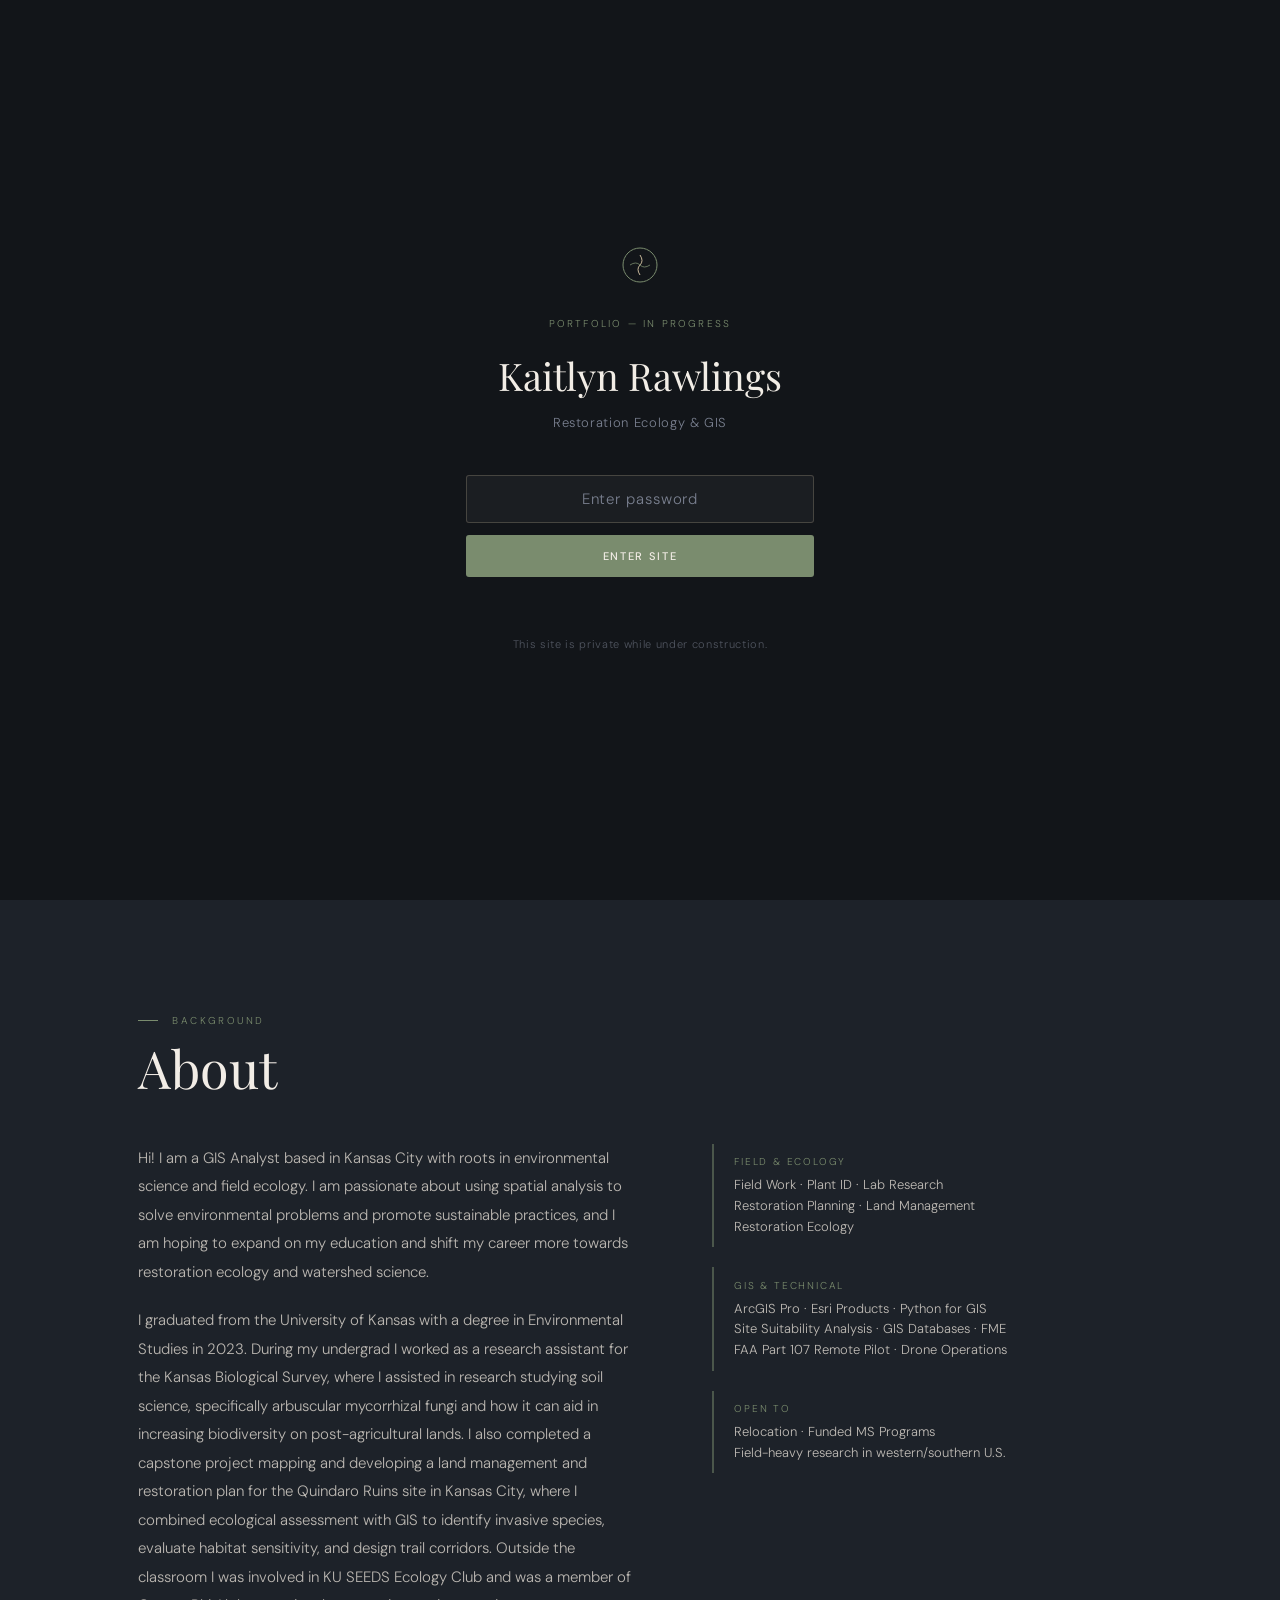
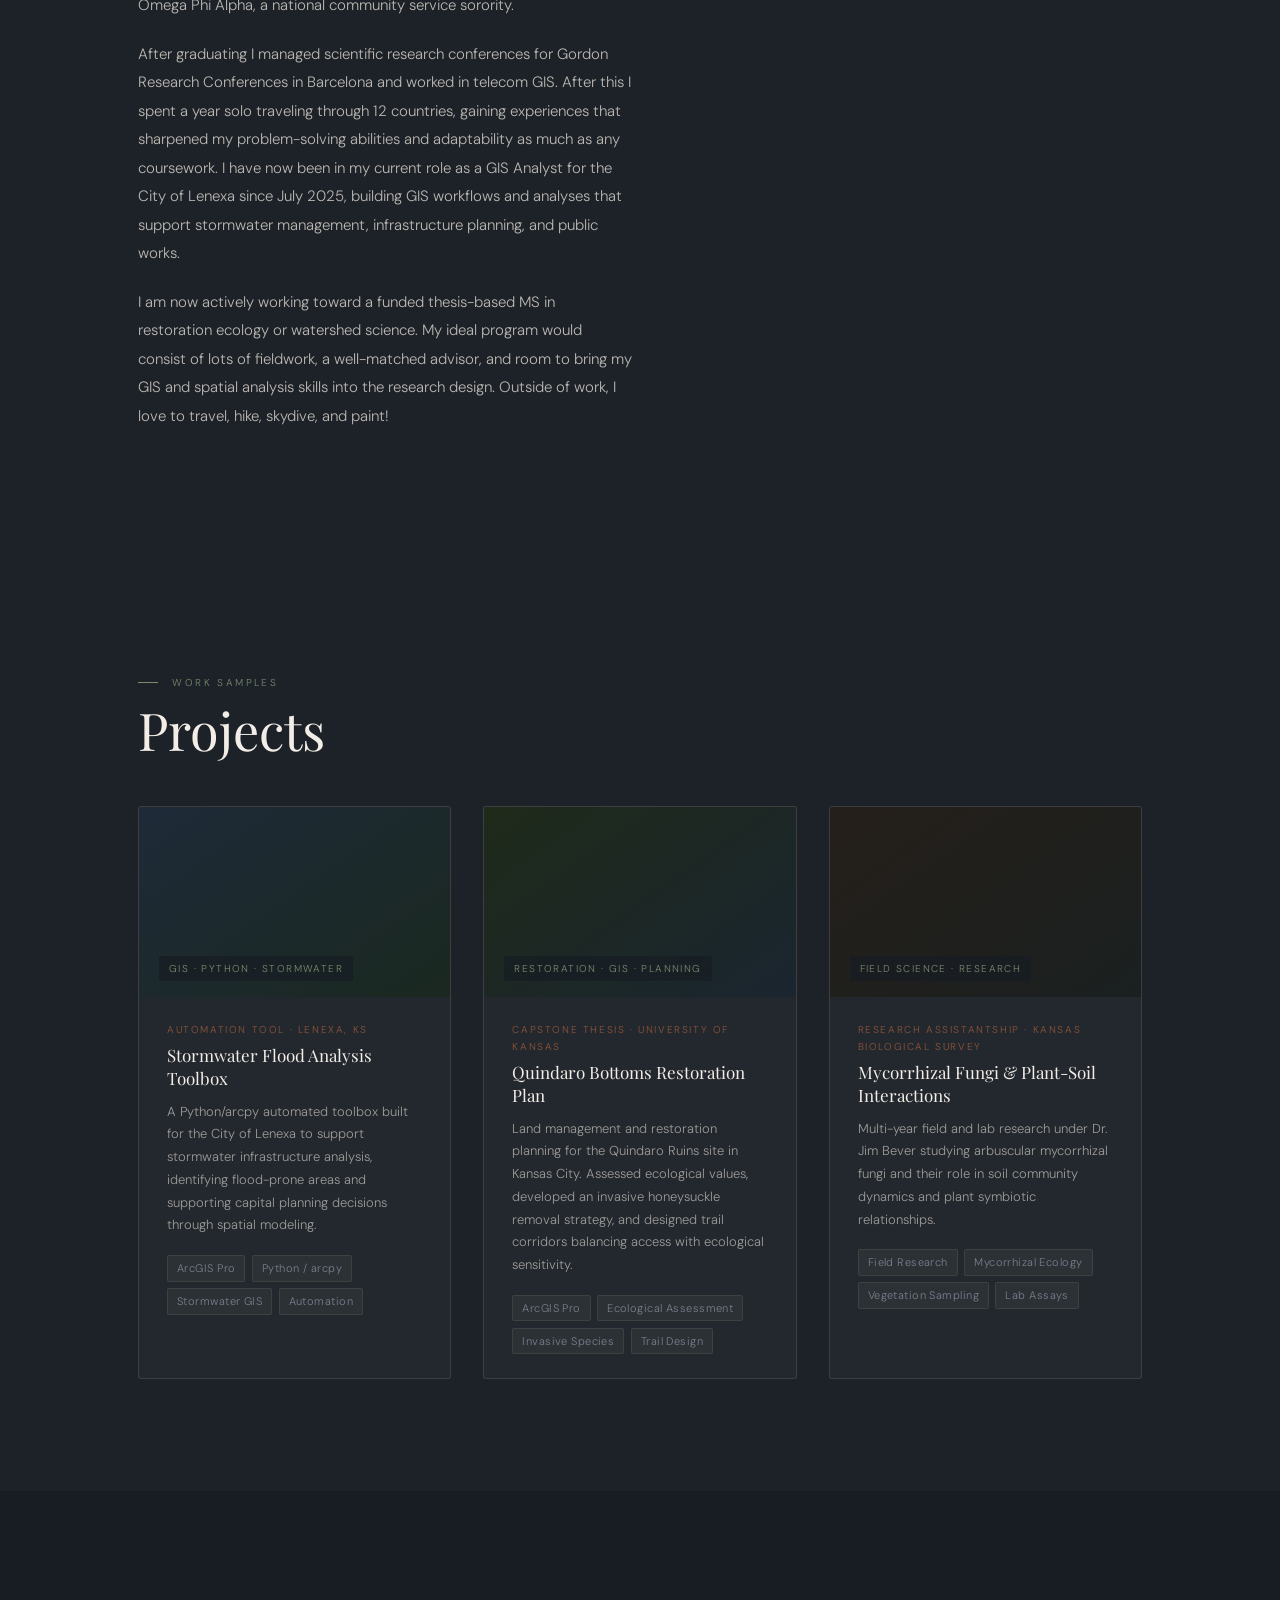
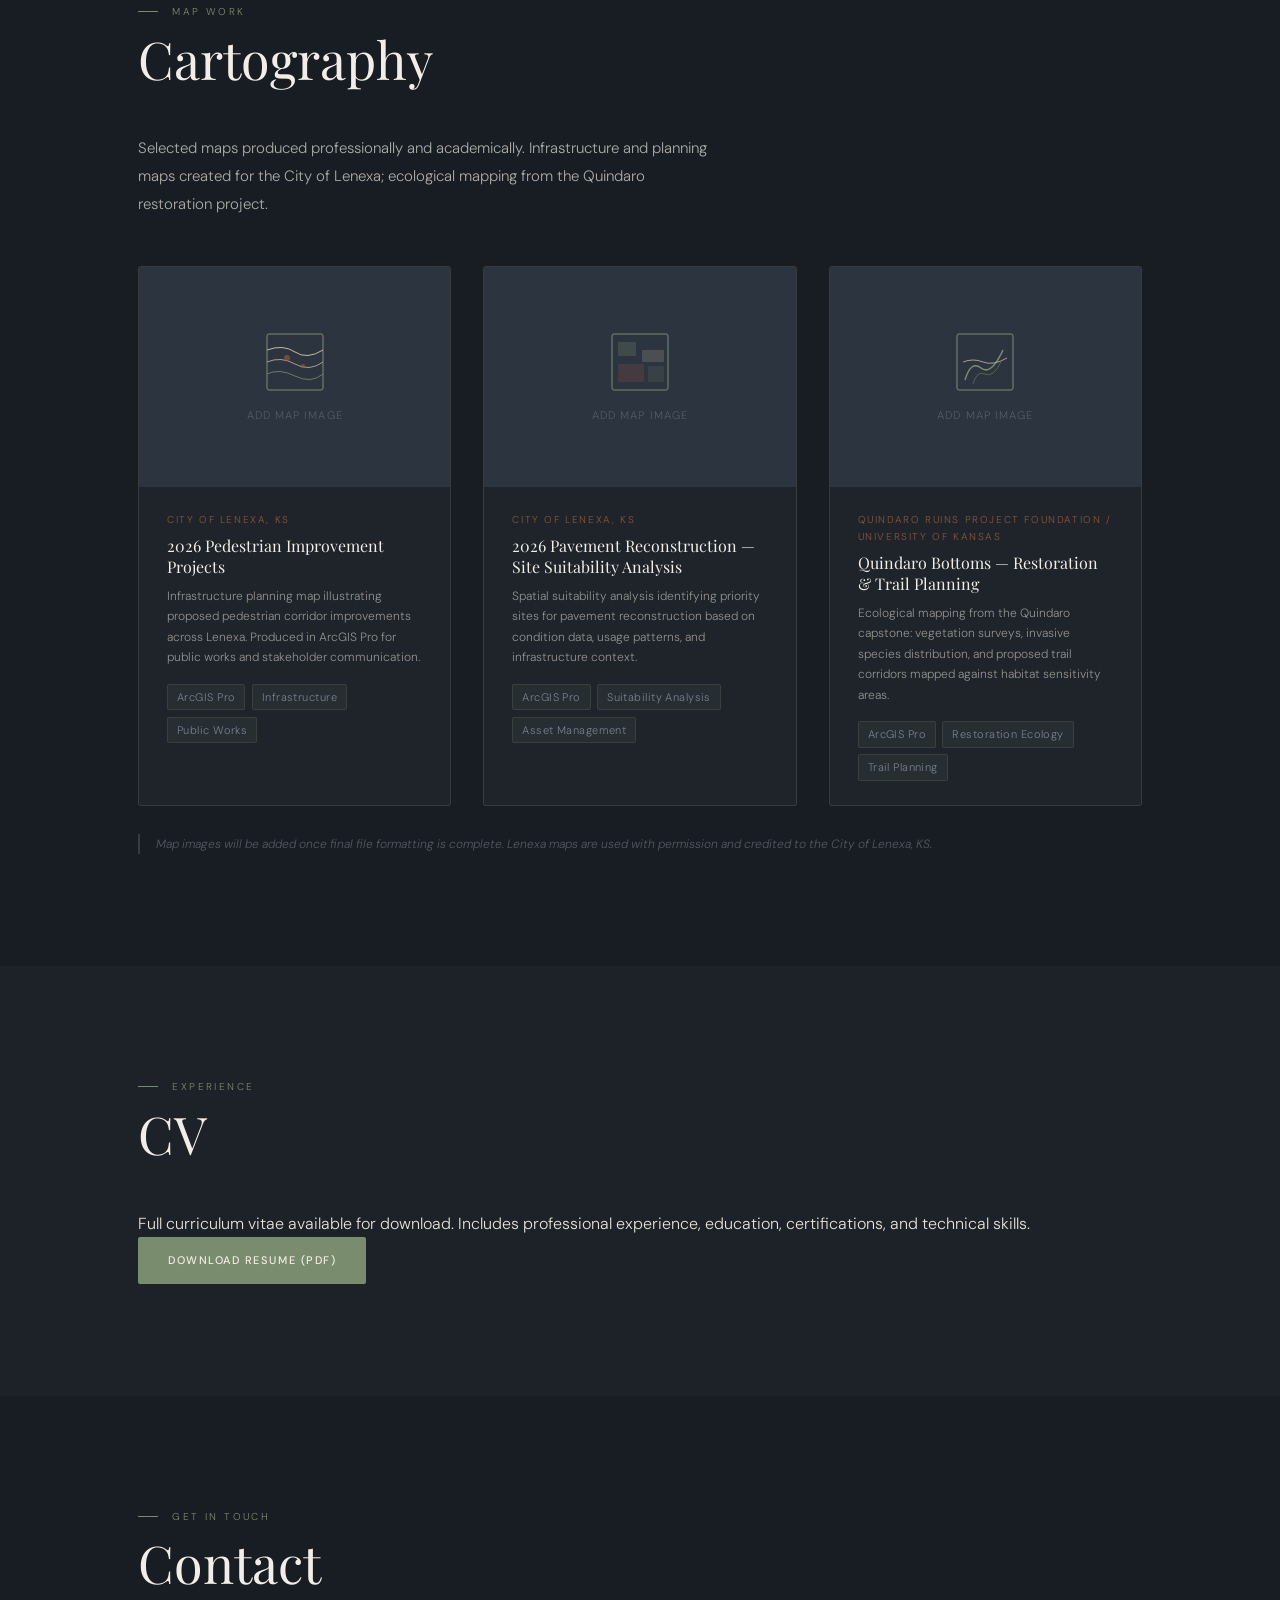
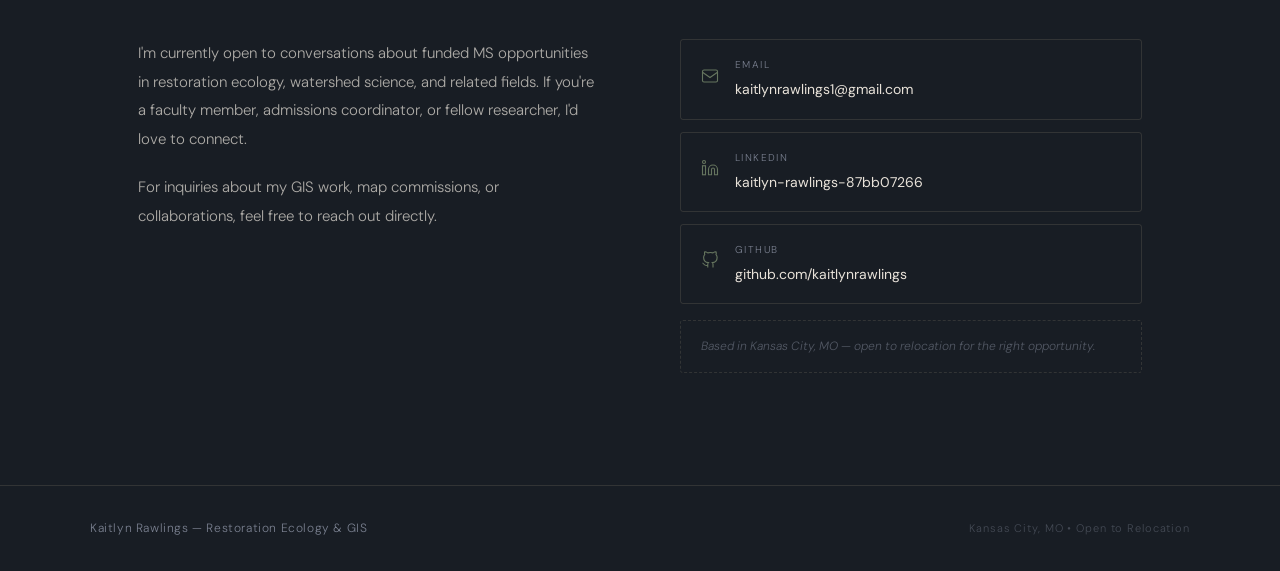
==== index.html @ 4206f406 "Add files via upload" ====
<!DOCTYPE html>
<html lang="en">
<head>
  <meta charset="UTF-8">
  <meta name="viewport" content="width=device-width, initial-scale=1.0">
  <title>Kaitlyn Rawlings — Restoration Ecology & GIS</title>
  <meta name="description" content="Environmental scientist and GIS analyst with a background in field ecology and spatial analysis, pursuing graduate research in river restoration and watershed science.">
  <link rel="preconnect" href="https://fonts.googleapis.com">
  <link rel="preconnect" href="https://fonts.gstatic.com" crossorigin>
  <link href="https://fonts.googleapis.com/css2?family=Playfair+Display:ital,wght@0,400;0,600;1,400&family=DM+Sans:opsz,wght@9..40,300;9..40,400;9..40,500&display=swap" rel="stylesheet">
  <link rel="stylesheet" href="css/style.css">
</head>
<body>

  <!-- PASSWORD GATE -->
  <div id="gate">
    <div class="gate-inner">
      <div class="gate-mark">
        <svg width="36" height="36" viewBox="0 0 36 36" fill="none" xmlns="http://www.w3.org/2000/svg">
          <circle cx="18" cy="18" r="17" stroke="#7A8C6E" stroke-width="1"/>
          <path d="M18 8 Q22 14 18 18 Q14 22 18 28" stroke="#C8B89A" stroke-width="1" fill="none"/>
          <path d="M8 18 Q14 14 18 18 Q22 22 28 18" stroke="#7A8C6E" stroke-width="0.8" fill="none"/>
        </svg>
      </div>
      <p class="gate-eyebrow">Portfolio — In Progress</p>
      <h1 class="gate-title">Kaitlyn Rawlings</h1>
      <p class="gate-sub">Restoration Ecology &amp; GIS</p>
      <div class="gate-form">
        <input type="password" id="pw-input" class="gate-input" placeholder="Enter password" autocomplete="current-password">
        <button class="gate-btn" onclick="checkPassword()">Enter Site</button>
      </div>
      <p class="gate-error" id="pw-error"></p>
      <p class="gate-note">This site is private while under construction.</p>
    </div>
  </div>

  <!-- TOPO SVG BACKGROUND -->
  <div class="topo-bg" aria-hidden="true">
    <svg viewBox="0 0 1440 900" preserveAspectRatio="xMidYMid slice" xmlns="http://www.w3.org/2000/svg">
      <path d="M-100,420 Q180,280 380,400 Q580,520 780,360 Q980,200 1180,380 Q1380,560 1560,340" fill="none" stroke="#C8B89A" stroke-width="0.9"/>
      <path d="M-100,455 Q180,315 380,435 Q580,555 780,395 Q980,235 1180,415 Q1380,595 1560,375" fill="none" stroke="#C8B89A" stroke-width="0.9"/>
      <path d="M-100,490 Q180,350 380,470 Q580,590 780,430 Q980,270 1180,450 Q1380,630 1560,410" fill="none" stroke="#C8B89A" stroke-width="0.9"/>
      <path d="M-100,525 Q180,385 380,505 Q580,625 780,465 Q980,305 1180,485 Q1380,665 1560,445" fill="none" stroke="#C8B89A" stroke-width="0.6"/>
      <path d="M-100,560 Q180,420 380,540 Q580,660 780,500 Q980,340 1180,520 Q1380,700 1560,480" fill="none" stroke="#7A8C6E" stroke-width="0.7"/>
      <path d="M-100,595 Q180,455 380,575 Q580,695 780,535 Q980,375 1180,555 Q1380,735 1560,515" fill="none" stroke="#7A8C6E" stroke-width="0.7"/>
      <path d="M-100,200 Q200,100 450,190 Q700,280 950,150 Q1200,20 1450,180" fill="none" stroke="#C8B89A" stroke-width="0.6"/>
      <path d="M-100,235 Q200,135 450,225 Q700,315 950,185 Q1200,55 1450,215" fill="none" stroke="#C8B89A" stroke-width="0.5"/>
    </svg>
  </div>

  <!-- NAVIGATION -->
  <nav id="main-nav">
    <div class="nav-inner">
      <a href="#hero" class="nav-brand">KR <span>/ Ecology &amp; GIS</span></a>
      <button class="nav-toggle" id="nav-toggle" aria-label="Toggle navigation">
        <span></span><span></span><span></span>
      </button>
      <ul class="nav-links" id="nav-links">
        <li><a href="#about">About</a></li>
        <li><a href="#portfolio">Projects</a></li>
        <li><a href="#cartography">Cartography</a></li>
        <li><a href="#resume">CV</a></li>
        <li><a href="#contact">Contact</a></li>
      </ul>
    </div>
  </nav>

  <!-- HERO: three-column layout -->
  <section id="hero">
    <div class="hero-three">

      <!-- LEFT: Name + CTA -->
      <div class="hero-col-left">
        <p class="hero-eyebrow">
          <span class="eyebrow-line"></span>
          Restoration Ecology &bull; GIS &bull; Field Science
        </p>
        <h1 class="hero-name">
          Kaitlyn<br>
          <em>Rawlings</em>
        </h1>
        <div class="hero-cta">
          <a href="#portfolio" class="btn-primary">View Projects</a>
          <a href="#contact" class="btn-ghost">Get in Touch</a>
        </div>
      </div>

      <!-- CENTER: Photo (narrow) -->
      <div class="hero-col-photo">
        <!-- To swap in your real photo, replace the div below with:
             <img src="assets/kaitlyn-photo.jpg" alt="Kaitlyn Rawlings"> -->
        <div class="hero-photo-placeholder">
          <svg width="32" height="32" viewBox="0 0 48 48" fill="none" xmlns="http://www.w3.org/2000/svg" aria-hidden="true">
            <circle cx="24" cy="18" r="9" stroke="#7A8C6E" stroke-width="1"/>
            <path d="M6 42c0-9.941 8.059-18 18-18s18 8.059 18 18" stroke="#7A8C6E" stroke-width="1" fill="none"/>
          </svg>
          <span class="placeholder-text">Add your photo</span>
        </div>
      </div>

      <!-- RIGHT: Quick facts -->
      <div class="hero-col-facts">
        <div class="hero-fact">
          <span class="hero-fact-label">Currently</span>
          <span class="hero-fact-val">GIS Technician<br>City of Lenexa, KS</span>
        </div>
        <div class="hero-fact">
          <span class="hero-fact-label">Education</span>
          <span class="hero-fact-val">BS Environmental Studies<br>GIS Certificate · Univ. of Kansas</span>
        </div>
        <div class="hero-fact">
          <span class="hero-fact-label">Background</span>
          <span class="hero-fact-val">Field ecology · Spatial analysis<br>Restoration planning · Stormwater GIS</span>
        </div>
        <div class="hero-fact">
          <span class="hero-fact-label">Pursuing</span>
          <span class="hero-fact-val">Funded MS · River Restoration<br>or Watershed Science · Fall 2027</span>
        </div>
      </div>

    </div>
    <div class="hero-scroll-hint" aria-hidden="true">
      <span>Scroll</span>
      <div class="scroll-line"></div>
    </div>
  </section>

  <!-- ABOUT -->
  <section id="about" class="section-alt">
    <div class="section-inner">
      <p class="section-eyebrow">Background</p>
      <h2 class="section-title">About</h2>
      <div class="about-grid">
        <div class="about-text">
          <p>Hi! I am a GIS Analyst based in Kansas City with roots in environmental science and field ecology. I am passionate about using spatial analysis to solve environmental problems and promote sustainable practices, and I am hoping to expand on my education and shift my career more towards restoration ecology and watershed science.</p>
          <p>I graduated from the University of Kansas with a degree in Environmental Studies in 2023. During my undergrad I worked as a research assistant for the Kansas Biological Survey, where I assisted in research studying soil science, specifically arbuscular mycorrhizal fungi and how it can aid in increasing biodiversity on post-agricultural lands. I also completed a capstone project mapping and developing a land management and restoration plan for the Quindaro Ruins site in Kansas City, where I combined ecological assessment with GIS to identify invasive species, evaluate habitat sensitivity, and design trail corridors. Outside the classroom I was involved in KU SEEDS Ecology Club and was a member of Omega Phi Alpha, a national community service sorority.</p>
          <p>After graduating I managed scientific research conferences for Gordon Research Conferences in Barcelona and worked in telecom GIS. After this I spent a year solo traveling through 12 countries, gaining experiences that sharpened my problem-solving abilities and adaptability as much as any coursework. I have now been in my current role as a GIS Analyst for the City of Lenexa since July 2025, building GIS workflows and analyses that support stormwater management, infrastructure planning, and public works.</p>
          <p>I am now actively working toward a funded thesis-based MS in restoration ecology or watershed science. My ideal program would consist of lots of fieldwork, a well-matched advisor, and room to bring my GIS and spatial analysis skills into the research design. Outside of work, I love to travel, hike, skydive, and paint!</p>
        </div>
        <div class="about-facts">
          <div class="fact-card">
            <p class="fact-label">Field & Ecology</p>
            <p class="fact-value">Field Work · Plant ID · Lab Research<br>Restoration Planning · Land Management<br>Restoration Ecology</p>
          </div>
          <div class="fact-card">
            <p class="fact-label">GIS & Technical</p>
            <p class="fact-value">ArcGIS Pro · Esri Products · Python for GIS<br>Site Suitability Analysis · GIS Databases · FME<br>FAA Part 107 Remote Pilot · Drone Operations</p>
          </div>
          <div class="fact-card">
            <p class="fact-label">Open To</p>
            <p class="fact-value">Relocation · Funded MS Programs<br>Field-heavy research in western/southern U.S.</p>
          </div>
        </div>
      </div>
    </div>
  </section>

  <!-- PORTFOLIO -->
  <section id="portfolio" class="section-alt">
    <div class="section-inner">
      <p class="section-eyebrow">Work Samples</p>
      <h2 class="section-title">Projects</h2>
      <div class="portfolio-grid">

        <article class="project-card">
          <div class="project-thumb thumb-stormwater">
            <div class="thumb-overlay"><span class="thumb-tag">GIS · Python · Stormwater</span></div>
          </div>
          <div class="project-body">
            <p class="project-type">Automation Tool · Lenexa, KS</p>
            <h3 class="project-name">Stormwater Flood Analysis Toolbox</h3>
            <p class="project-desc">A Python/arcpy automated toolbox built for the City of Lenexa to support stormwater infrastructure analysis, identifying flood-prone areas and supporting capital planning decisions through spatial modeling.</p>
            <div class="project-tags">
              <span class="tag">ArcGIS Pro</span><span class="tag">Python / arcpy</span>
              <span class="tag">Stormwater GIS</span><span class="tag">Automation</span>
            </div>
          </div>
        </article>

        <article class="project-card">
          <div class="project-thumb thumb-quindaro">
            <div class="thumb-overlay"><span class="thumb-tag">Restoration · GIS · Planning</span></div>
          </div>
          <div class="project-body">
            <p class="project-type">Capstone Thesis · University of Kansas</p>
            <h3 class="project-name">Quindaro Bottoms Restoration Plan</h3>
            <p class="project-desc">Land management and restoration planning for the Quindaro Ruins site in Kansas City. Assessed ecological values, developed an invasive honeysuckle removal strategy, and designed trail corridors balancing access with ecological sensitivity.</p>
            <div class="project-tags">
              <span class="tag">ArcGIS Pro</span><span class="tag">Ecological Assessment</span>
              <span class="tag">Invasive Species</span><span class="tag">Trail Design</span>
            </div>
          </div>
        </article>

        <article class="project-card">
          <div class="project-thumb thumb-mycorrhizal">
            <div class="thumb-overlay"><span class="thumb-tag">Field Science · Research</span></div>
          </div>
          <div class="project-body">
            <p class="project-type">Research Assistantship · Kansas Biological Survey</p>
            <h3 class="project-name">Mycorrhizal Fungi & Plant-Soil Interactions</h3>
            <p class="project-desc">Multi-year field and lab research under Dr. Jim Bever studying arbuscular mycorrhizal fungi and their role in soil community dynamics and plant symbiotic relationships.</p>
            <div class="project-tags">
              <span class="tag">Field Research</span><span class="tag">Mycorrhizal Ecology</span>
              <span class="tag">Vegetation Sampling</span><span class="tag">Lab Assays</span>
            </div>
          </div>
        </article>

      </div>
    </div>
  </section>

  <!-- CARTOGRAPHY -->
  <section id="cartography">
    <div class="section-inner">
      <p class="section-eyebrow">Map Work</p>
      <h2 class="section-title">Cartography</h2>
      <p class="carto-intro">Selected maps produced professionally and academically. Infrastructure and planning maps created for the City of Lenexa; ecological mapping from the Quindaro restoration project.</p>
      <div class="carto-grid">

        <article class="map-card">
          <div class="map-thumb">
            <!-- Replace with: <img src="maps/pedestrian-improvements-2026.jpg" alt="..."> -->
            <div class="map-placeholder">
              <svg width="64" height="64" viewBox="0 0 64 64" fill="none" aria-hidden="true">
                <rect x="4" y="4" width="56" height="56" rx="2" stroke="#7A8C6E" stroke-width="1"/>
                <path d="M4 20 Q20 14 32 22 Q44 30 60 20" stroke="#C8B89A" stroke-width="1" fill="none"/>
                <path d="M4 32 Q18 26 32 34 Q46 42 60 32" stroke="#C8B89A" stroke-width="0.8" fill="none"/>
                <path d="M4 44 Q16 38 32 46 Q48 54 60 44" stroke="#7A8C6E" stroke-width="0.8" fill="none"/>
                <circle cx="24" cy="28" r="3" fill="#A05C3A" opacity="0.6"/>
                <circle cx="40" cy="36" r="2" fill="#A05C3A" opacity="0.6"/>
              </svg>
              <p class="map-placeholder-text">Add map image</p>
            </div>
          </div>
          <div class="map-info">
            <p class="map-org">City of Lenexa, KS</p>
            <h3 class="map-title">2026 Pedestrian Improvement Projects</h3>
            <p class="map-desc">Infrastructure planning map illustrating proposed pedestrian corridor improvements across Lenexa. Produced in ArcGIS Pro for public works and stakeholder communication.</p>
            <div class="map-meta">
              <span class="tag">ArcGIS Pro</span><span class="tag">Infrastructure</span><span class="tag">Public Works</span>
            </div>
          </div>
        </article>

        <article class="map-card">
          <div class="map-thumb">
            <!-- Replace with: <img src="maps/pavement-suitability-2026.jpg" alt="..."> -->
            <div class="map-placeholder">
              <svg width="64" height="64" viewBox="0 0 64 64" fill="none" aria-hidden="true">
                <rect x="4" y="4" width="56" height="56" rx="2" stroke="#7A8C6E" stroke-width="1"/>
                <rect x="10" y="12" width="18" height="14" rx="1" fill="#7A8C6E" opacity="0.25"/>
                <rect x="34" y="20" width="22" height="12" rx="1" fill="#C8B89A" opacity="0.2"/>
                <rect x="10" y="34" width="26" height="18" rx="1" fill="#A05C3A" opacity="0.2"/>
                <rect x="40" y="36" width="16" height="16" rx="1" fill="#7A8C6E" opacity="0.15"/>
              </svg>
              <p class="map-placeholder-text">Add map image</p>
            </div>
          </div>
          <div class="map-info">
            <p class="map-org">City of Lenexa, KS</p>
            <h3 class="map-title">2026 Pavement Reconstruction — Site Suitability Analysis</h3>
            <p class="map-desc">Spatial suitability analysis identifying priority sites for pavement reconstruction based on condition data, usage patterns, and infrastructure context.</p>
            <div class="map-meta">
              <span class="tag">ArcGIS Pro</span><span class="tag">Suitability Analysis</span><span class="tag">Asset Management</span>
            </div>
          </div>
        </article>

        <article class="map-card">
          <div class="map-thumb">
            <!-- Replace with: <img src="maps/quindaro-restoration.jpg" alt="..."> -->
            <div class="map-placeholder">
              <svg width="64" height="64" viewBox="0 0 64 64" fill="none" aria-hidden="true">
                <rect x="4" y="4" width="56" height="56" rx="2" stroke="#7A8C6E" stroke-width="1"/>
                <path d="M12 50 Q18 30 28 38 Q38 46 50 20" stroke="#7A8C6E" stroke-width="1.5" fill="none"/>
                <path d="M20 54 Q24 40 32 44 Q40 48 48 32" stroke="#7A8C6E" stroke-width="1" fill="none" opacity="0.5"/>
                <path d="M10 32 Q20 28 30 32 Q40 36 54 28" stroke="#C8B89A" stroke-width="0.8" fill="none"/>
              </svg>
              <p class="map-placeholder-text">Add map image</p>
            </div>
          </div>
          <div class="map-info">
            <p class="map-org">Quindaro Ruins Project Foundation / University of Kansas</p>
            <h3 class="map-title">Quindaro Bottoms — Restoration &amp; Trail Planning</h3>
            <p class="map-desc">Ecological mapping from the Quindaro capstone: vegetation surveys, invasive species distribution, and proposed trail corridors mapped against habitat sensitivity areas.</p>
            <div class="map-meta">
              <span class="tag">ArcGIS Pro</span><span class="tag">Restoration Ecology</span><span class="tag">Trail Planning</span>
            </div>
          </div>
        </article>

      </div>
      <p class="carto-note">Map images will be added once final file formatting is complete. Lenexa maps are used with permission and credited to the City of Lenexa, KS.</p>
    </div>
  </section>

  <!-- RESUME / CV -->
  <section id="resume" class="section-alt">
    <div class="section-inner">
      <p class="section-eyebrow">Experience</p>
      <h2 class="section-title">CV</h2>
      <p class="cv-desc">Full curriculum vitae available for download. Includes professional experience, education, certifications, and technical skills.</p>
      <a href="assets/Kaitlyn_Rawlings_Resume_2026.pdf" class="btn-primary" download>Download Resume (PDF)</a>
    </div>
  </section>

  <!-- CONTACT -->
  <section id="contact">
    <div class="section-inner">
      <p class="section-eyebrow">Get in Touch</p>
      <h2 class="section-title">Contact</h2>
      <div class="contact-grid">
        <div class="contact-left">
          <p class="contact-text">I'm currently open to conversations about funded MS opportunities in restoration ecology, watershed science, and related fields. If you're a faculty member, admissions coordinator, or fellow researcher, I'd love to connect.</p>
          <p class="contact-text">For inquiries about my GIS work, map commissions, or collaborations, feel free to reach out directly.</p>
        </div>
        <div class="contact-right">
          <a href="mailto:kaitlynrawlings1@gmail.com" class="contact-link">
            <div class="contact-link-icon"><svg width="18" height="18" viewBox="0 0 24 24" fill="none" stroke="currentColor" stroke-width="1.5"><rect x="2" y="4" width="20" height="16" rx="2"/><path d="M2 7l10 7 10-7"/></svg></div>
            <div><span class="contact-link-type">Email</span><span class="contact-link-val">kaitlynrawlings1@gmail.com</span></div>
          </a>
          <a href="https://www.linkedin.com/in/kaitlyn-rawlings-87bb07266/" target="_blank" rel="noopener" class="contact-link">
            <div class="contact-link-icon"><svg width="18" height="18" viewBox="0 0 24 24" fill="none" stroke="currentColor" stroke-width="1.5"><path d="M16 8a6 6 0 016 6v7h-4v-7a2 2 0 00-2-2 2 2 0 00-2 2v7h-4v-7a6 6 0 016-6z"/><rect x="2" y="9" width="4" height="12"/><circle cx="4" cy="4" r="2"/></svg></div>
            <div><span class="contact-link-type">LinkedIn</span><span class="contact-link-val">kaitlyn-rawlings-87bb07266</span></div>
          </a>
          <a href="https://github.com/kaitlynrawlings" target="_blank" rel="noopener" class="contact-link">
            <div class="contact-link-icon"><svg width="18" height="18" viewBox="0 0 24 24" fill="none" stroke="currentColor" stroke-width="1.5"><path d="M9 19c-5 1.5-5-2.5-7-3m14 6v-3.87a3.37 3.37 0 00-.94-2.61c3.14-.35 6.44-1.54 6.44-7A5.44 5.44 0 0020 4.77 5.07 5.07 0 0019.91 1S18.73.65 16 2.48a13.38 13.38 0 00-7 0C6.27.65 5.09 1 5.09 1A5.07 5.07 0 005 4.77a5.44 5.44 0 00-1.5 3.78c0 5.42 3.3 6.61 6.44 7A3.37 3.37 0 009 18.13V22"/></svg></div>
            <div><span class="contact-link-type">GitHub</span><span class="contact-link-val">github.com/kaitlynrawlings</span></div>
          </a>
          <p class="contact-note">Based in Kansas City, MO — open to relocation for the right opportunity.</p>
        </div>
      </div>
    </div>
  </section>

  <!-- FOOTER -->
  <footer>
    <div class="footer-inner">
      <p class="footer-left">Kaitlyn Rawlings &mdash; Restoration Ecology &amp; GIS</p>
      <p class="footer-right">Kansas City, MO &bull; Open to Relocation</p>
    </div>
  </footer>

  <script src="js/main.js"></script>
</body>
</html>
---- css/style.css ----
/* ================================================
   Kaitlyn Rawlings — Portfolio
   Topographic Field Science Aesthetic
   ================================================ */

:root {
  --sand:    #C8B89A;
  --sage:    #7A8C6E;
  --slate:   #2C3440;
  --deep:    #181D24;
  --deeper:  #121519;
  --fog:     #E8E2D9;
  --cream:   #F2EDE6;
  --rust:    #A05C3A;
  --muted:   #7A8090;
  --line:    rgba(200,184,154,0.15);
  --line-md: rgba(200,184,154,0.25);
}

/* ---- RESET ---- */
*, *::before, *::after { box-sizing: border-box; margin: 0; padding: 0; }
html { scroll-behavior: smooth; font-size: 16px; }

body {
  background: var(--deep);
  color: var(--fog);
  font-family: 'DM Sans', 'Helvetica Neue', sans-serif;
  font-weight: 300;
  line-height: 1.7;
  overflow-x: hidden;
  -webkit-font-smoothing: antialiased;
}

img { max-width: 100%; display: block; }
a { color: inherit; }

/* ---- PASSWORD GATE ---- */
#gate {
  position: fixed;
  inset: 0;
  z-index: 9999;
  background: var(--deeper);
  display: flex;
  align-items: center;
  justify-content: center;
  transition: opacity 0.6s ease;
}
#gate.hidden {
  opacity: 0;
  pointer-events: none;
}

.gate-inner {
  text-align: center;
  max-width: 380px;
  width: 90%;
  padding: 0 1rem;
}

.gate-mark {
  display: flex;
  justify-content: center;
  margin-bottom: 2rem;
}

.gate-eyebrow {
  font-size: 10px;
  letter-spacing: 0.22em;
  text-transform: uppercase;
  color: var(--sage);
  margin-bottom: 0.75rem;
}

.gate-title {
  font-family: 'Playfair Display', Georgia, serif;
  font-size: 38px;
  color: var(--cream);
  font-weight: 400;
  margin-bottom: 0.25rem;
}

.gate-sub {
  font-size: 13px;
  color: var(--muted);
  letter-spacing: 0.05em;
  margin-bottom: 2.5rem;
}

.gate-form {
  display: flex;
  flex-direction: column;
  gap: 0.75rem;
}

.gate-input {
  background: rgba(255,255,255,0.04);
  border: 1px solid rgba(200,184,154,0.25);
  color: var(--fog);
  font-family: 'DM Sans', sans-serif;
  font-size: 15px;
  font-weight: 300;
  padding: 13px 18px;
  border-radius: 3px;
  outline: none;
  letter-spacing: 0.06em;
  transition: border-color 0.2s;
  text-align: center;
}
.gate-input::placeholder { color: var(--muted); }
.gate-input:focus { border-color: var(--sand); }

.gate-btn {
  background: var(--sage);
  color: var(--cream);
  border: none;
  font-family: 'DM Sans', sans-serif;
  font-size: 11px;
  font-weight: 500;
  letter-spacing: 0.15em;
  text-transform: uppercase;
  padding: 14px;
  border-radius: 3px;
  cursor: pointer;
  transition: background 0.2s;
}
.gate-btn:hover { background: #6A7C5E; }

.gate-error {
  font-size: 12px;
  color: #C07060;
  margin-top: 0.5rem;
  min-height: 18px;
  letter-spacing: 0.04em;
}

.gate-note {
  font-size: 11px;
  color: rgba(122,128,144,0.6);
  margin-top: 2rem;
  letter-spacing: 0.06em;
}

/* ---- TOPO BG ---- */
.topo-bg {
  position: fixed;
  inset: 0;
  z-index: 0;
  pointer-events: none;
  opacity: 0.1;
  overflow: hidden;
}
.topo-bg svg { width: 100%; height: 100%; }

/* ---- NAV ---- */
#main-nav {
  position: fixed;
  top: 0; left: 0; right: 0;
  z-index: 100;
  transition: background 0.3s;
}
#main-nav.scrolled {
  background: rgba(24,29,36,0.96);
  backdrop-filter: blur(12px);
  border-bottom: 1px solid var(--line);
}

.nav-inner {
  max-width: 1200px;
  margin: 0 auto;
  padding: 1.5rem 3rem;
  display: flex;
  align-items: center;
  justify-content: space-between;
}

.nav-brand {
  font-family: 'Playfair Display', serif;
  font-size: 15px;
  letter-spacing: 0.06em;
  color: var(--cream);
  text-decoration: none;
}
.nav-brand span {
  color: var(--sage);
  font-family: 'DM Sans', sans-serif;
  font-size: 12px;
  font-weight: 300;
  letter-spacing: 0.1em;
}

.nav-links {
  display: flex;
  gap: 2.5rem;
  list-style: none;
}
.nav-links a {
  color: var(--muted);
  text-decoration: none;
  font-size: 11px;
  letter-spacing: 0.14em;
  text-transform: uppercase;
  transition: color 0.2s;
  font-weight: 400;
}
.nav-links a:hover { color: var(--sand); }

.nav-toggle {
  display: none;
  flex-direction: column;
  gap: 5px;
  background: none;
  border: none;
  cursor: pointer;
  padding: 4px;
}
.nav-toggle span {
  display: block;
  width: 22px; height: 1px;
  background: var(--fog);
  transition: all 0.3s;
}

/* ---- SECTIONS ---- */
section { position: relative; z-index: 1; }

.section-alt { background: rgba(255,255,255,0.025); }

.section-inner {
  max-width: 1100px;
  margin: 0 auto;
  padding: 7rem 3rem;
}

.section-eyebrow {
  font-size: 10px;
  letter-spacing: 0.24em;
  text-transform: uppercase;
  color: var(--sage);
  margin-bottom: 0.6rem;
  display: flex;
  align-items: center;
  gap: 0.9rem;
}
.section-eyebrow::before {
  content: '';
  display: block;
  width: 20px; height: 1px;
  background: var(--sage);
  flex-shrink: 0;
}

.section-title {
  font-family: 'Playfair Display', serif;
  font-size: clamp(34px, 4.5vw, 52px);
  color: var(--cream);
  line-height: 1.1;
  margin-bottom: 3rem;
  font-weight: 400;
}

/* ---- HERO ---- */
#hero {
  min-height: 100vh;
  display: flex;
  flex-direction: column;
  justify-content: center;
  padding: 9rem 3rem 5rem;
  position: relative;
}

.hero-three {
  max-width: 1100px;
  margin: 0 auto;
  width: 100%;
  display: grid;
  grid-template-columns: 1.4fr 0.45fr 0.85fr;
  gap: 3rem;
  align-items: center;
}

.hero-col-left { }

.hero-col-photo {
  display: flex;
  align-items: stretch;
}

.hero-photo-placeholder {
  width: 100%;
  min-height: 320px;
  background: rgba(44,52,64,0.6);
  border: 1px solid var(--line);
  border-radius: 3px;
  display: flex;
  flex-direction: column;
  align-items: center;
  justify-content: center;
  gap: 0.75rem;
}

.hero-col-photo img {
  width: 100%;
  height: 100%;
  min-height: 320px;
  object-fit: cover;
  border-radius: 3px;
  display: block;
}

.placeholder-text {
  font-size: 10px;
  letter-spacing: 0.1em;
  text-transform: uppercase;
  color: rgba(122,128,144,0.45);
}

.hero-col-facts {
  display: flex;
  flex-direction: column;
  gap: 0;
  border-left: 1px solid var(--line);
  padding-left: 2.5rem;
}

.hero-fact {
  display: flex;
  flex-direction: column;
  gap: 0.2rem;
  padding: 1.1rem 0;
  border-bottom: 1px solid var(--line);
}
.hero-fact:first-child { padding-top: 0; }
.hero-fact:last-child { border-bottom: none; }

.hero-fact-label {
  font-size: 10px;
  letter-spacing: 0.18em;
  text-transform: uppercase;
  color: var(--sage);
}

.hero-fact-val {
  font-size: 13px;
  color: rgba(232,226,217,0.78);
  line-height: 1.6;
}

.hero-eyebrow {
  display: flex;
  align-items: center;
  gap: 1rem;
  font-size: 11px;
  letter-spacing: 0.2em;
  text-transform: uppercase;
  color: var(--sage);
  margin-bottom: 1.75rem;
}

.eyebrow-line {
  display: block;
  width: 40px; height: 1px;
  background: var(--sage);
  flex-shrink: 0;
}

.hero-name {
  font-family: 'Playfair Display', serif;
  font-size: clamp(52px, 7vw, 88px);
  line-height: 1.0;
  color: var(--cream);
  margin-bottom: 0.2em;
  font-weight: 400;
}
.hero-name em {
  font-style: italic;
  color: var(--sand);
}

.hero-tagline {
  font-family: 'Playfair Display', serif;
  font-size: clamp(16px, 2vw, 22px);
  color: var(--sage);
  font-style: italic;
  margin-bottom: 1.75rem;
}

.hero-cta {
  display: flex;
  gap: 1rem;
  flex-wrap: wrap;
}

.btn-primary {
  background: var(--sage);
  color: var(--cream);
  text-decoration: none;
  font-size: 11px;
  font-weight: 500;
  letter-spacing: 0.14em;
  text-transform: uppercase;
  padding: 14px 30px;
  border-radius: 2px;
  transition: background 0.2s;
  display: inline-block;
}
.btn-primary:hover { background: #6A7C5E; color: var(--cream); }

.btn-ghost {
  border: 1px solid rgba(200,184,154,0.35);
  color: var(--sand);
  text-decoration: none;
  font-size: 11px;
  font-weight: 400;
  letter-spacing: 0.14em;
  text-transform: uppercase;
  padding: 14px 30px;
  border-radius: 2px;
  transition: all 0.2s;
  display: inline-block;
}
.btn-ghost:hover {
  border-color: var(--sand);
  background: rgba(200,184,154,0.07);
  color: var(--sand);
}

.hero-scroll-hint {
  position: absolute;
  bottom: 2.5rem;
  left: 3rem;
  display: flex;
  align-items: center;
  gap: 1rem;
  color: var(--muted);
  font-size: 10px;
  letter-spacing: 0.18em;
  text-transform: uppercase;
}
.scroll-line {
  width: 1px;
  height: 40px;
  background: linear-gradient(to bottom, var(--muted), transparent);
}

/* ---- ABOUT ---- */
.about-grid {
  display: grid;
  grid-template-columns: 1.15fr 1fr;
  gap: 5rem;
  align-items: start;
}

.about-text p {
  color: rgba(232,226,217,0.78);
  font-size: 15px;
  margin-bottom: 1.25rem;
  line-height: 1.9;
}

.about-facts { display: flex; flex-direction: column; gap: 1.25rem; }

.fact-card {
  border-left: 2px solid rgba(122,140,110,0.5);
  padding: 0.6rem 0 0.6rem 1.25rem;
}
.fact-label {
  font-size: 10px;
  letter-spacing: 0.18em;
  text-transform: uppercase;
  color: var(--sage);
  margin-bottom: 0.3rem;
}
.fact-value {
  font-size: 13px;
  color: rgba(232,226,217,0.8);
  line-height: 1.6;
}

/* ---- SKILLS ---- */
.skills-grid {
  display: grid;
  grid-template-columns: repeat(auto-fit, minmax(230px, 1fr));
  gap: 1.5rem;
}

.skill-card {
  background: rgba(255,255,255,0.03);
  border: 1px solid var(--line);
  border-radius: 3px;
  padding: 2rem 1.75rem;
  transition: border-color 0.3s;
}
.skill-card:hover { border-color: var(--line-md); }

.skill-icon-wrap {
  color: var(--sage);
  margin-bottom: 1.25rem;
  opacity: 0.7;
}

.skill-cat {
  font-size: 10px;
  letter-spacing: 0.18em;
  text-transform: uppercase;
  color: var(--sage);
  margin-bottom: 0.3rem;
}

.skill-name {
  font-family: 'Playfair Display', serif;
  font-size: 17px;
  color: var(--cream);
  margin-bottom: 0.9rem;
  font-weight: 400;
  line-height: 1.3;
}

.skill-tags { display: flex; flex-wrap: wrap; gap: 0.4rem; }

.tag {
  font-size: 11px;
  letter-spacing: 0.04em;
  color: var(--muted);
  background: rgba(122,140,110,0.1);
  border: 1px solid rgba(122,140,110,0.2);
  padding: 3px 9px;
  border-radius: 2px;
}

/* ---- PORTFOLIO ---- */
.portfolio-grid {
  display: grid;
  grid-template-columns: repeat(auto-fit, minmax(300px, 1fr));
  gap: 2rem;
}

.project-card {
  background: rgba(255,255,255,0.03);
  border: 1px solid var(--line);
  border-radius: 3px;
  overflow: hidden;
  transition: transform 0.35s ease, border-color 0.3s;
}
.project-card:hover {
  transform: translateY(-5px);
  border-color: var(--line-md);
}

.project-thumb {
  height: 190px;
  position: relative;
  overflow: hidden;
}
.thumb-stormwater {
  background: linear-gradient(145deg, #1e2a38 0%, #1a2820 100%);
}
.thumb-quindaro {
  background: linear-gradient(145deg, #1f2a1a 0%, #1a2530 100%);
}
.thumb-mycorrhizal {
  background: linear-gradient(145deg, #251f1a 0%, #1a2020 100%);
}

.thumb-overlay {
  position: absolute;
  inset: 0;
  display: flex;
  align-items: flex-end;
  padding: 1rem 1.25rem;
}
.thumb-tag {
  font-size: 10px;
  letter-spacing: 0.14em;
  text-transform: uppercase;
  color: var(--sage);
  background: rgba(24,29,36,0.7);
  padding: 4px 10px;
  border-radius: 2px;
  backdrop-filter: blur(4px);
}

.project-body { padding: 1.5rem 1.75rem; }

.project-type {
  font-size: 10px;
  letter-spacing: 0.16em;
  text-transform: uppercase;
  color: var(--rust);
  margin-bottom: 0.4rem;
  opacity: 0.85;
}

.project-name {
  font-family: 'Playfair Display', serif;
  font-size: 17px;
  color: var(--cream);
  margin-bottom: 0.65rem;
  line-height: 1.35;
  font-weight: 400;
}

.project-desc {
  font-size: 13px;
  color: rgba(232,226,217,0.62);
  line-height: 1.75;
  margin-bottom: 1.1rem;
}

.project-tags { display: flex; flex-wrap: wrap; gap: 0.4rem; }

/* ---- CARTOGRAPHY ---- */
.carto-intro {
  max-width: 580px;
  color: rgba(232,226,217,0.72);
  font-size: 15px;
  margin-bottom: 3rem;
  line-height: 1.85;
}

.carto-grid {
  display: grid;
  grid-template-columns: repeat(auto-fit, minmax(300px, 1fr));
  gap: 2rem;
  margin-bottom: 1.75rem;
}

.map-card {
  background: rgba(255,255,255,0.03);
  border: 1px solid var(--line);
  border-radius: 3px;
  overflow: hidden;
  transition: transform 0.35s ease, border-color 0.3s;
}
.map-card:hover {
  transform: translateY(-5px);
  border-color: var(--line-md);
}

.map-thumb {
  height: 220px;
  background: var(--slate);
  display: flex;
  align-items: center;
  justify-content: center;
  overflow: hidden;
  position: relative;
}
.map-thumb img {
  width: 100%;
  height: 100%;
  object-fit: cover;
  transition: transform 0.4s ease;
}
.map-card:hover .map-thumb img { transform: scale(1.03); }

.map-placeholder {
  display: flex;
  flex-direction: column;
  align-items: center;
  gap: 0.75rem;
}
.map-placeholder-text {
  font-size: 11px;
  letter-spacing: 0.1em;
  text-transform: uppercase;
  color: rgba(122,128,144,0.5);
}

.map-info { padding: 1.5rem 1.75rem; }

.map-org {
  font-size: 10px;
  letter-spacing: 0.16em;
  text-transform: uppercase;
  color: var(--rust);
  margin-bottom: 0.4rem;
  opacity: 0.85;
}

.map-title {
  font-family: 'Playfair Display', serif;
  font-size: 16px;
  color: var(--cream);
  margin-bottom: 0.5rem;
  line-height: 1.35;
  font-weight: 400;
}

.map-desc {
  font-size: 12px;
  color: rgba(232,226,217,0.58);
  line-height: 1.7;
  margin-bottom: 1rem;
}

.map-meta { display: flex; flex-wrap: wrap; gap: 0.4rem; }

.carto-note {
  font-size: 12px;
  color: rgba(122,128,144,0.6);
  border-left: 2px solid rgba(122,140,110,0.3);
  padding-left: 1rem;
  line-height: 1.7;
  font-style: italic;
}

/* ---- RESUME ---- */
.resume-layout {
  display: grid;
  grid-template-columns: 1.1fr 1fr;
  gap: 5rem;
  align-items: start;
}

.resume-col-title {
  font-size: 10px;
  letter-spacing: 0.2em;
  text-transform: uppercase;
  color: var(--sage);
  margin-bottom: 2rem;
  padding-bottom: 0.75rem;
  border-bottom: 1px solid var(--line);
}

.resume-item { margin-bottom: 2.25rem; }

.resume-header {
  display: flex;
  justify-content: space-between;
  align-items: flex-start;
  gap: 1rem;
  margin-bottom: 0.35rem;
}

.resume-role {
  font-family: 'Playfair Display', serif;
  font-size: 15px;
  color: var(--cream);
  font-weight: 400;
  line-height: 1.3;
}

.resume-date {
  font-size: 11px;
  color: var(--muted);
  letter-spacing: 0.04em;
  white-space: nowrap;
  flex-shrink: 0;
  padding-top: 2px;
}

.resume-org {
  font-size: 12px;
  color: var(--sage);
  margin-bottom: 0.5rem;
  letter-spacing: 0.03em;
}

.resume-bullets {
  list-style: none;
  display: flex;
  flex-direction: column;
  gap: 0.4rem;
}
.resume-bullets li {
  font-size: 13px;
  color: rgba(232,226,217,0.6);
  line-height: 1.7;
  padding-left: 1rem;
  position: relative;
}
.resume-bullets li::before {
  content: '—';
  position: absolute;
  left: 0;
  color: rgba(122,140,110,0.5);
  font-size: 11px;
}

.resume-detail {
  font-size: 13px;
  color: rgba(232,226,217,0.6);
  line-height: 1.7;
}

.skills-list { display: flex; flex-direction: column; gap: 0; }

.skill-row {
  display: grid;
  grid-template-columns: 110px 1fr;
  gap: 1rem;
  padding: 0.8rem 0;
  border-bottom: 1px solid var(--line);
  align-items: baseline;
}

.skill-row-label {
  font-size: 10px;
  letter-spacing: 0.12em;
  text-transform: uppercase;
  color: var(--muted);
  flex-shrink: 0;
}

.skill-row-val {
  font-size: 13px;
  color: rgba(232,226,217,0.72);
}

.resume-download {
  margin-top: 2.5rem;
  padding-top: 2rem;
  border-top: 1px solid var(--line);
}

/* ---- CONTACT ---- */
.contact-grid {
  display: grid;
  grid-template-columns: 1fr 1fr;
  gap: 5rem;
  align-items: start;
}

.contact-text {
  font-size: 15px;
  color: rgba(232,226,217,0.72);
  line-height: 1.9;
  margin-bottom: 1.25rem;
}

.contact-right { display: flex; flex-direction: column; gap: 0.75rem; }

.contact-link {
  display: flex;
  align-items: center;
  gap: 1rem;
  text-decoration: none;
  padding: 1rem 1.25rem;
  border: 1px solid var(--line);
  border-radius: 3px;
  transition: all 0.2s;
  color: var(--fog);
}
.contact-link:hover {
  border-color: var(--line-md);
  background: rgba(255,255,255,0.02);
  color: var(--sand);
}

.contact-link-icon {
  color: var(--sage);
  flex-shrink: 0;
  opacity: 0.8;
}

.contact-link-type {
  display: block;
  font-size: 10px;
  letter-spacing: 0.14em;
  text-transform: uppercase;
  color: var(--muted);
  margin-bottom: 2px;
}

.contact-link-val {
  font-size: 14px;
  font-weight: 400;
}

.contact-note {
  font-size: 12px;
  color: rgba(122,128,144,0.6);
  padding: 1rem 1.25rem;
  border: 1px dashed rgba(200,184,154,0.15);
  border-radius: 3px;
  line-height: 1.6;
  margin-top: 0.25rem;
  font-style: italic;
}

/* ---- FOOTER ---- */
footer {
  position: relative;
  z-index: 1;
  border-top: 1px solid var(--line);
  padding: 2rem 3rem;
}

.footer-inner {
  max-width: 1100px;
  margin: 0 auto;
  display: flex;
  justify-content: space-between;
  align-items: center;
}

.footer-left {
  font-size: 12px;
  color: var(--muted);
  letter-spacing: 0.05em;
}

.footer-right {
  font-size: 11px;
  color: rgba(122,128,144,0.45);
  letter-spacing: 0.08em;
}

/* ---- SCROLL ANIMATIONS ---- */
.fade-up {
  opacity: 0;
  transform: translateY(28px);
  transition: opacity 0.75s ease, transform 0.75s ease;
}
.fade-up.visible {
  opacity: 1;
  transform: translateY(0);
}

/* ---- RESPONSIVE ---- */
@media (max-width: 900px) {
  .about-grid,
  .resume-layout,
  .contact-grid { grid-template-columns: 1fr; gap: 3rem; }

  .nav-inner { padding: 1.25rem 1.5rem; }
  .nav-links { display: none; flex-direction: column; gap: 0; }
  .nav-links.open {
    display: flex;
    position: absolute;
    top: 100%;
    left: 0; right: 0;
    background: rgba(18,21,25,0.98);
    border-bottom: 1px solid var(--line);
    padding: 1rem 1.5rem 1.5rem;
  }
  .nav-links.open li a {
    display: block;
    padding: 0.7rem 0;
    border-bottom: 1px solid var(--line);
  }
  .nav-toggle { display: flex; }

  #hero { padding: 8rem 1.5rem 4rem; }
  .hero-three { grid-template-columns: 1fr; gap: 2rem; }
  .hero-col-photo { order: -1; }
  .hero-photo-placeholder { min-height: 200px; }
  .hero-col-photo img { min-height: 200px; }
  .hero-col-facts { border-left: none; padding-left: 0; border-top: 1px solid var(--line); padding-top: 1.5rem; display: grid; grid-template-columns: 1fr 1fr; gap: 0; }
  .hero-fact { padding: 0.8rem 1rem 0.8rem 0; }
  .section-inner { padding: 5rem 1.5rem; }
  .hero-scroll-hint { left: 1.5rem; }
  footer { padding: 1.5rem; }
  .footer-inner { flex-direction: column; gap: 0.4rem; text-align: center; }
}

@media (max-width: 580px) {
  .hero-name { font-size: 52px; }
  .portfolio-grid, .carto-grid { grid-template-columns: 1fr; }
  .skills-grid { grid-template-columns: 1fr; }
}
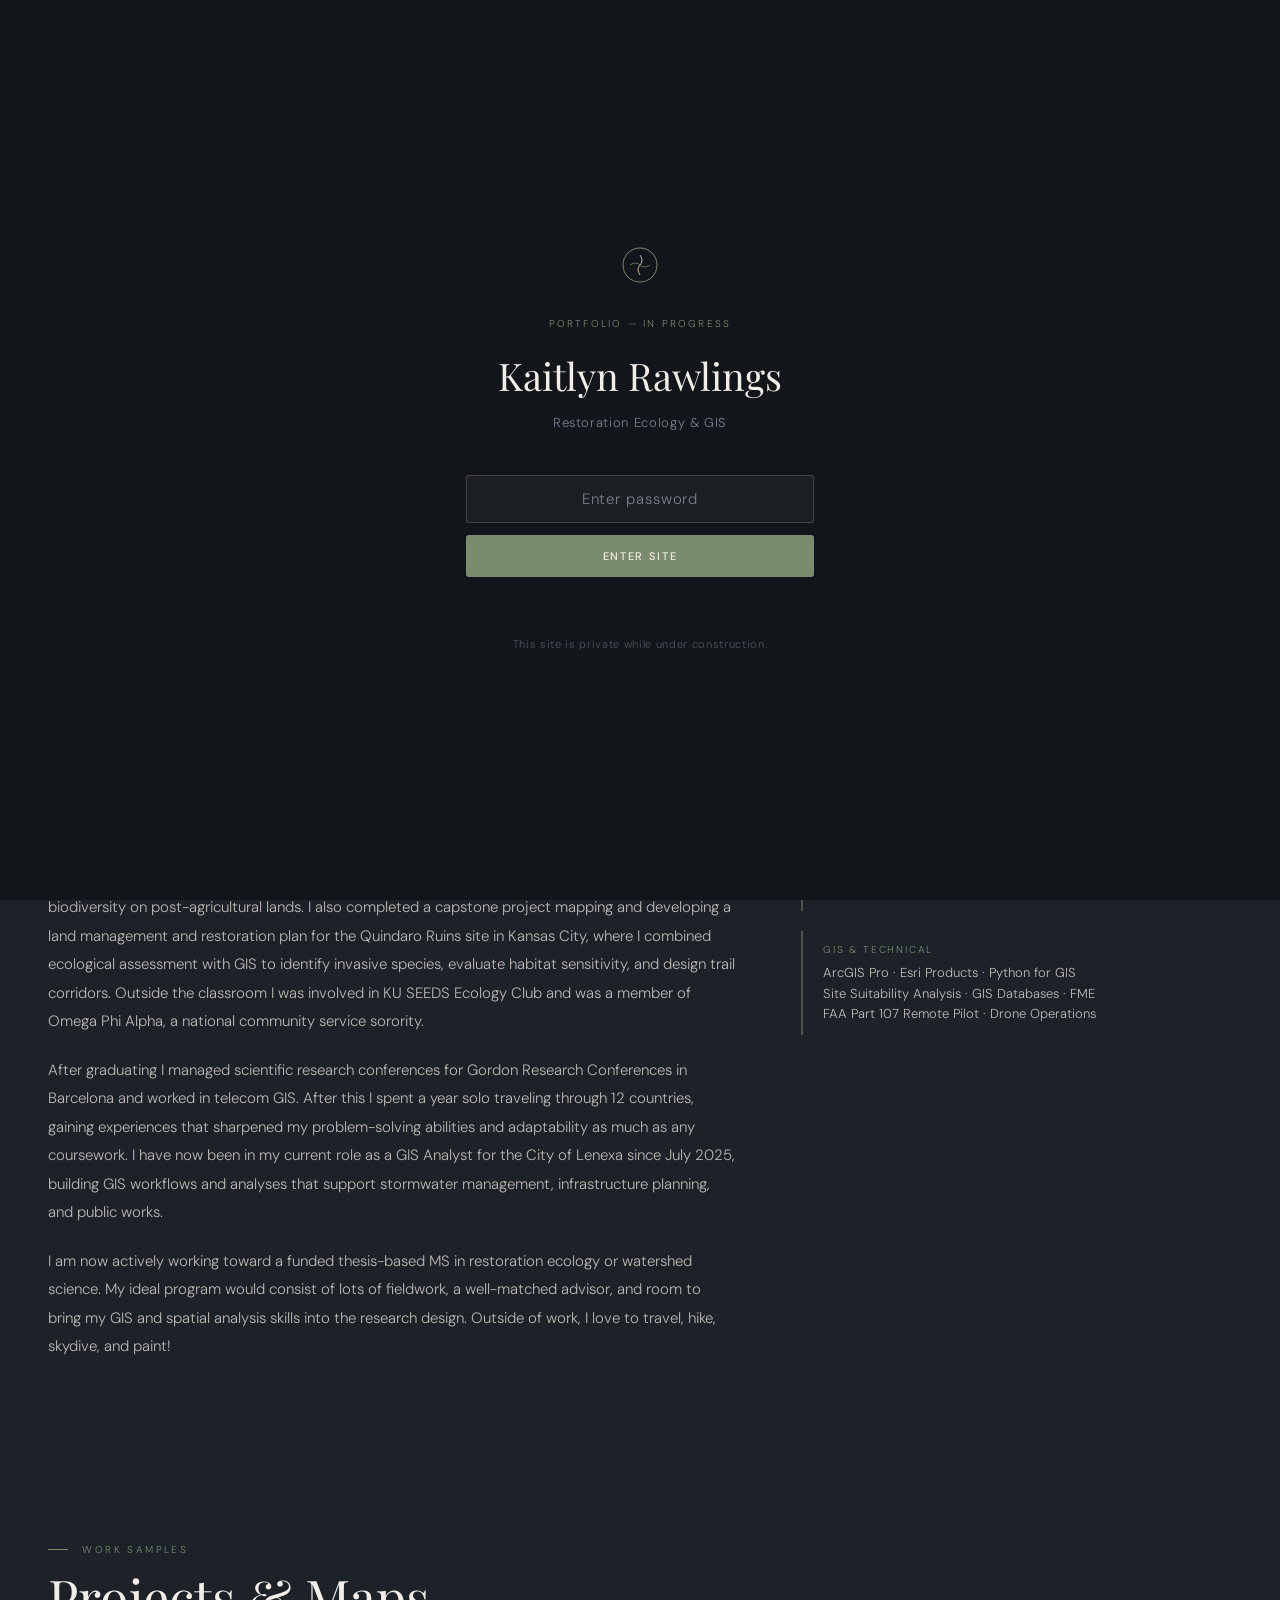
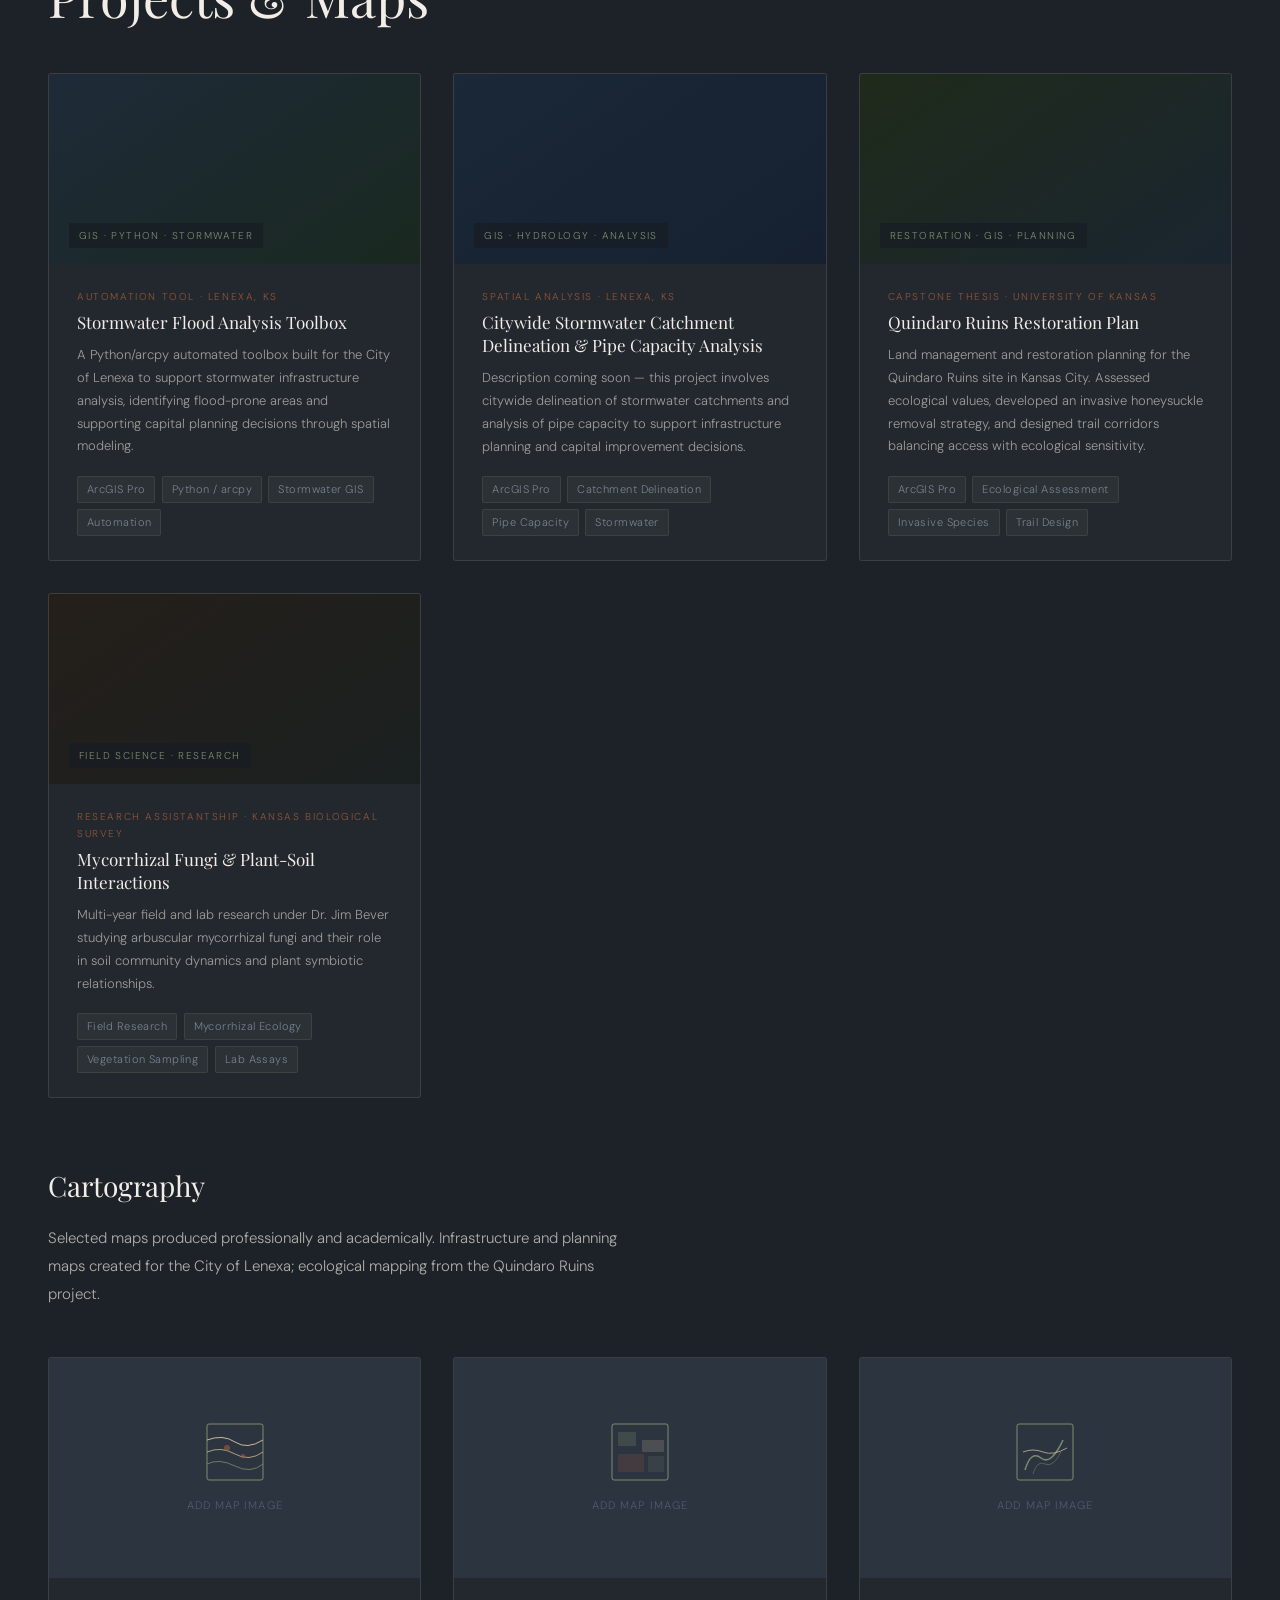
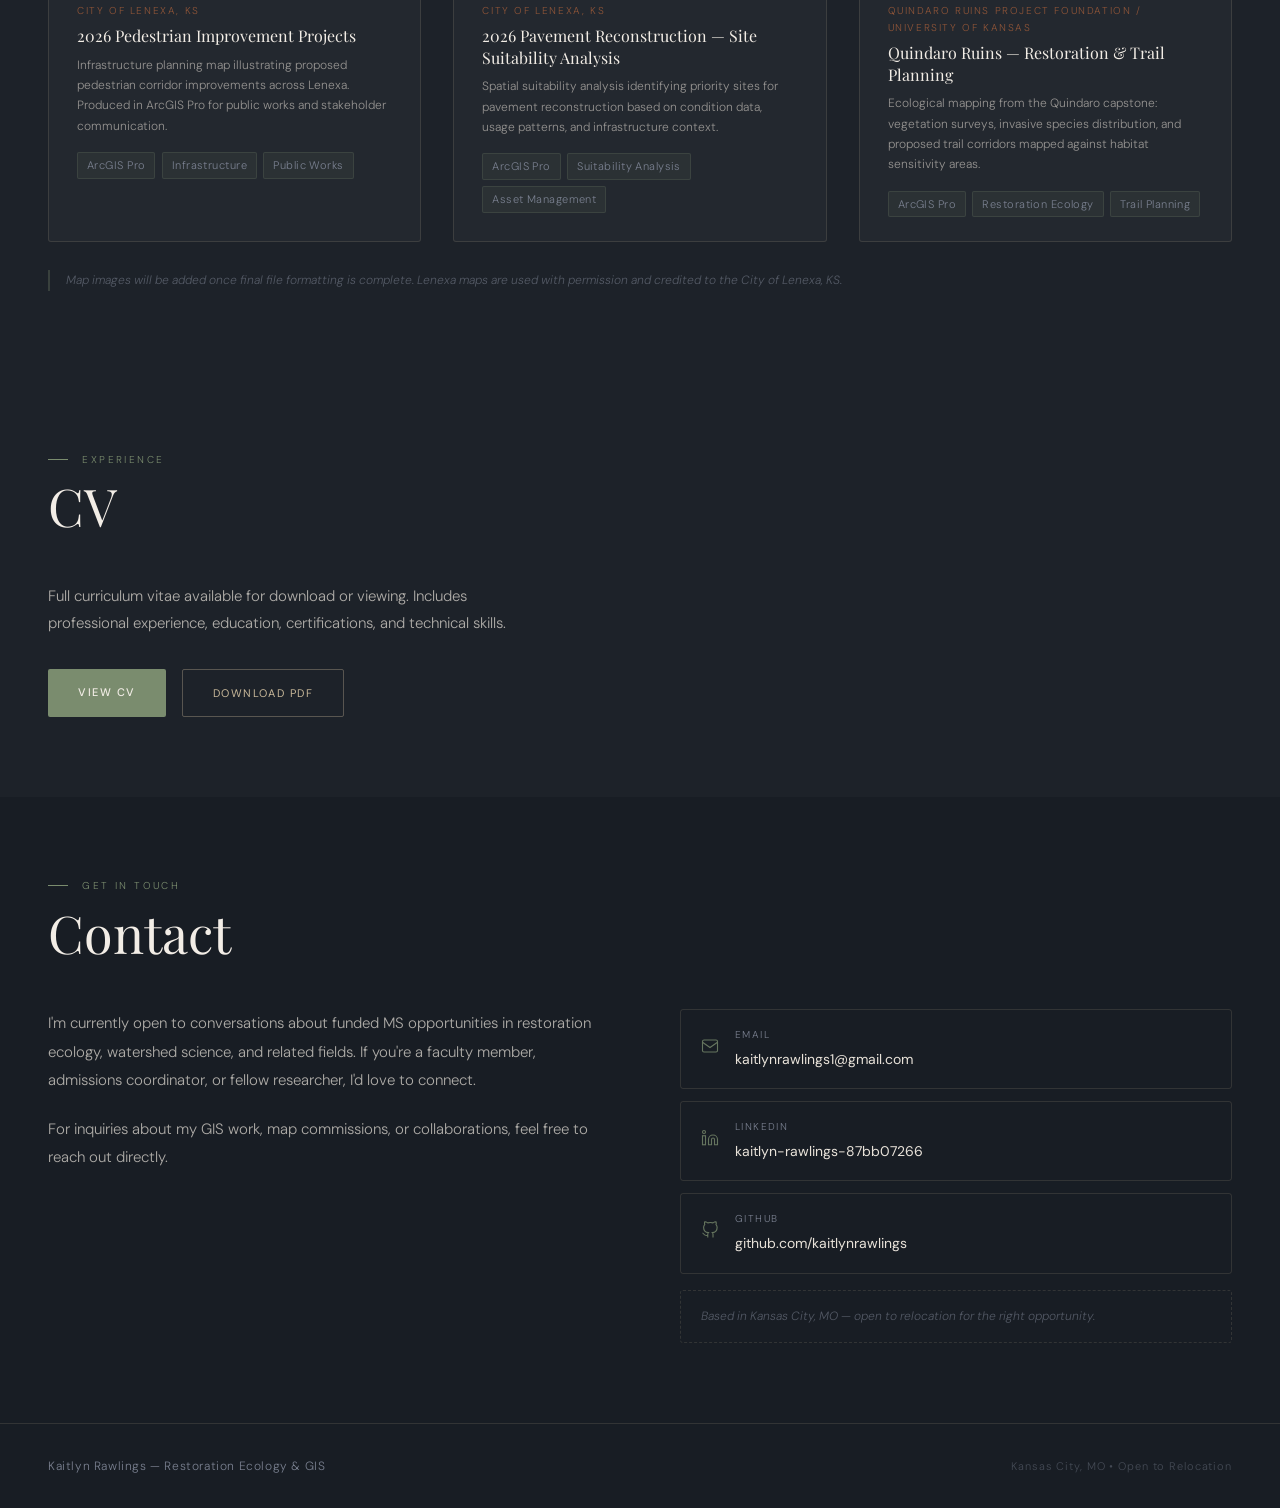
==== commit 99baccde: "Add files via upload" ====
--- a/index.html
+++ b/index.html
@@ -57,8 +57,7 @@
       </button>
       <ul class="nav-links" id="nav-links">
         <li><a href="#about">About</a></li>
-        <li><a href="#portfolio">Projects</a></li>
-        <li><a href="#cartography">Cartography</a></li>
+        <li><a href="#portfolio">Projects & Maps</a></li>
         <li><a href="#resume">CV</a></li>
         <li><a href="#contact">Contact</a></li>
       </ul>
@@ -69,7 +68,7 @@
   <section id="hero">
     <div class="hero-three">
 
-      <!-- LEFT: Name + CTA -->
+      <!-- LEFT: Name + bio + CTA -->
       <div class="hero-col-left">
         <p class="hero-eyebrow">
           <span class="eyebrow-line"></span>
@@ -79,6 +78,7 @@
           Kaitlyn<br>
           <em>Rawlings</em>
         </h1>
+        <p class="hero-bio">Hi! I am a GIS Analyst based in Kansas City with roots in environmental science and field ecology. I am passionate about using spatial analysis to solve environmental problems and promote sustainable practices, and I am hoping to expand on my education and shift my career more towards restoration ecology and watershed science.</p>
         <div class="hero-cta">
           <a href="#portfolio" class="btn-primary">View Projects</a>
           <a href="#contact" class="btn-ghost">Get in Touch</a>
@@ -132,7 +132,6 @@
       <h2 class="section-title">About</h2>
       <div class="about-grid">
         <div class="about-text">
-          <p>Hi! I am a GIS Analyst based in Kansas City with roots in environmental science and field ecology. I am passionate about using spatial analysis to solve environmental problems and promote sustainable practices, and I am hoping to expand on my education and shift my career more towards restoration ecology and watershed science.</p>
           <p>I graduated from the University of Kansas with a degree in Environmental Studies in 2023. During my undergrad I worked as a research assistant for the Kansas Biological Survey, where I assisted in research studying soil science, specifically arbuscular mycorrhizal fungi and how it can aid in increasing biodiversity on post-agricultural lands. I also completed a capstone project mapping and developing a land management and restoration plan for the Quindaro Ruins site in Kansas City, where I combined ecological assessment with GIS to identify invasive species, evaluate habitat sensitivity, and design trail corridors. Outside the classroom I was involved in KU SEEDS Ecology Club and was a member of Omega Phi Alpha, a national community service sorority.</p>
           <p>After graduating I managed scientific research conferences for Gordon Research Conferences in Barcelona and worked in telecom GIS. After this I spent a year solo traveling through 12 countries, gaining experiences that sharpened my problem-solving abilities and adaptability as much as any coursework. I have now been in my current role as a GIS Analyst for the City of Lenexa since July 2025, building GIS workflows and analyses that support stormwater management, infrastructure planning, and public works.</p>
           <p>I am now actively working toward a funded thesis-based MS in restoration ecology or watershed science. My ideal program would consist of lots of fieldwork, a well-matched advisor, and room to bring my GIS and spatial analysis skills into the research design. Outside of work, I love to travel, hike, skydive, and paint!</p>
@@ -146,20 +145,16 @@
             <p class="fact-label">GIS & Technical</p>
             <p class="fact-value">ArcGIS Pro · Esri Products · Python for GIS<br>Site Suitability Analysis · GIS Databases · FME<br>FAA Part 107 Remote Pilot · Drone Operations</p>
           </div>
-          <div class="fact-card">
-            <p class="fact-label">Open To</p>
-            <p class="fact-value">Relocation · Funded MS Programs<br>Field-heavy research in western/southern U.S.</p>
-          </div>
-        </div>
-      </div>
-    </div>
-  </section>
-
-  <!-- PORTFOLIO -->
+        </div>
+      </div>
+    </div>
+  </section>
+
+  <!-- PROJECTS & MAPS -->
   <section id="portfolio" class="section-alt">
     <div class="section-inner">
       <p class="section-eyebrow">Work Samples</p>
-      <h2 class="section-title">Projects</h2>
+      <h2 class="section-title">Projects & Maps</h2>
       <div class="portfolio-grid">
 
         <article class="project-card">
@@ -178,12 +173,27 @@
         </article>
 
         <article class="project-card">
+          <div class="project-thumb thumb-catchment">
+            <div class="thumb-overlay"><span class="thumb-tag">GIS · Hydrology · Analysis</span></div>
+          </div>
+          <div class="project-body">
+            <p class="project-type">Spatial Analysis · Lenexa, KS</p>
+            <h3 class="project-name">Citywide Stormwater Catchment Delineation & Pipe Capacity Analysis</h3>
+            <p class="project-desc">Description coming soon — this project involves citywide delineation of stormwater catchments and analysis of pipe capacity to support infrastructure planning and capital improvement decisions.</p>
+            <div class="project-tags">
+              <span class="tag">ArcGIS Pro</span><span class="tag">Catchment Delineation</span>
+              <span class="tag">Pipe Capacity</span><span class="tag">Stormwater</span>
+            </div>
+          </div>
+        </article>
+
+        <article class="project-card">
           <div class="project-thumb thumb-quindaro">
             <div class="thumb-overlay"><span class="thumb-tag">Restoration · GIS · Planning</span></div>
           </div>
           <div class="project-body">
             <p class="project-type">Capstone Thesis · University of Kansas</p>
-            <h3 class="project-name">Quindaro Bottoms Restoration Plan</h3>
+            <h3 class="project-name">Quindaro Ruins Restoration Plan</h3>
             <p class="project-desc">Land management and restoration planning for the Quindaro Ruins site in Kansas City. Assessed ecological values, developed an invasive honeysuckle removal strategy, and designed trail corridors balancing access with ecological sensitivity.</p>
             <div class="project-tags">
               <span class="tag">ArcGIS Pro</span><span class="tag">Ecological Assessment</span>
@@ -208,15 +218,9 @@
         </article>
 
       </div>
-    </div>
-  </section>
-
-  <!-- CARTOGRAPHY -->
-  <section id="cartography">
-    <div class="section-inner">
-      <p class="section-eyebrow">Map Work</p>
-      <h2 class="section-title">Cartography</h2>
-      <p class="carto-intro">Selected maps produced professionally and academically. Infrastructure and planning maps created for the City of Lenexa; ecological mapping from the Quindaro restoration project.</p>
+
+      <h3 class="maps-subtitle">Cartography</h3>
+      <p class="carto-intro">Selected maps produced professionally and academically. Infrastructure and planning maps created for the City of Lenexa; ecological mapping from the Quindaro Ruins project.</p>
       <div class="carto-grid">
 
         <article class="map-card">
@@ -283,7 +287,7 @@
           </div>
           <div class="map-info">
             <p class="map-org">Quindaro Ruins Project Foundation / University of Kansas</p>
-            <h3 class="map-title">Quindaro Bottoms — Restoration &amp; Trail Planning</h3>
+            <h3 class="map-title">Quindaro Ruins — Restoration &amp; Trail Planning</h3>
             <p class="map-desc">Ecological mapping from the Quindaro capstone: vegetation surveys, invasive species distribution, and proposed trail corridors mapped against habitat sensitivity areas.</p>
             <div class="map-meta">
               <span class="tag">ArcGIS Pro</span><span class="tag">Restoration Ecology</span><span class="tag">Trail Planning</span>
@@ -301,8 +305,11 @@
     <div class="section-inner">
       <p class="section-eyebrow">Experience</p>
       <h2 class="section-title">CV</h2>
-      <p class="cv-desc">Full curriculum vitae available for download. Includes professional experience, education, certifications, and technical skills.</p>
-      <a href="assets/Kaitlyn_Rawlings_Resume_2026.pdf" class="btn-primary" download>Download Resume (PDF)</a>
+      <p class="cv-desc">Full curriculum vitae available for download or viewing. Includes professional experience, education, certifications, and technical skills.</p>
+      <div class="cv-btns">
+        <a href="assets/Kaitlyn_Rawlings_Resume_2026.pdf" target="_blank" rel="noopener" class="btn-primary">View CV</a>
+        <a href="assets/Kaitlyn_Rawlings_Resume_2026.pdf" class="btn-ghost" download>Download PDF</a>
+      </div>
     </div>
   </section>
 
--- a/css/style.css
+++ b/css/style.css
@@ -165,7 +165,7 @@
 }
 
 .nav-inner {
-  max-width: 1200px;
+  max-width: 1400px;
   margin: 0 auto;
   padding: 1.5rem 3rem;
   display: flex;
@@ -226,9 +226,9 @@
 .section-alt { background: rgba(255,255,255,0.025); }
 
 .section-inner {
-  max-width: 1100px;
+  max-width: 1400px;
   margin: 0 auto;
-  padding: 7rem 3rem;
+  padding: 5rem 3rem;
 }
 
 .section-eyebrow {
@@ -260,20 +260,19 @@
 
 /* ---- HERO ---- */
 #hero {
-  min-height: 100vh;
   display: flex;
   flex-direction: column;
   justify-content: center;
-  padding: 9rem 3rem 5rem;
+  padding: 7rem 3rem 5rem;
   position: relative;
 }
 
 .hero-three {
-  max-width: 1100px;
+  max-width: 1400px;
   margin: 0 auto;
   width: 100%;
   display: grid;
-  grid-template-columns: 1.4fr 0.45fr 0.85fr;
+  grid-template-columns: 1.2fr 0.65fr 0.85fr;
   gap: 3rem;
   align-items: center;
 }
@@ -365,7 +364,7 @@
 
 .hero-name {
   font-family: 'Playfair Display', serif;
-  font-size: clamp(52px, 7vw, 88px);
+  font-size: clamp(42px, 5.5vw, 72px);
   line-height: 1.0;
   color: var(--cream);
   margin-bottom: 0.2em;
@@ -374,6 +373,14 @@
 .hero-name em {
   font-style: italic;
   color: var(--sand);
+}
+
+.hero-bio {
+  font-size: 14px;
+  color: rgba(232,226,217,0.72);
+  line-height: 1.8;
+  margin-bottom: 1.75rem;
+  max-width: 480px;
 }
 
 .hero-tagline {
@@ -445,8 +452,8 @@
 /* ---- ABOUT ---- */
 .about-grid {
   display: grid;
-  grid-template-columns: 1.15fr 1fr;
-  gap: 5rem;
+  grid-template-columns: 1.6fr 1fr;
+  gap: 4rem;
   align-items: start;
 }
 
@@ -553,6 +560,9 @@
 }
 .thumb-stormwater {
   background: linear-gradient(145deg, #1e2a38 0%, #1a2820 100%);
+}
+.thumb-catchment {
+  background: linear-gradient(145deg, #1a2838 0%, #162030 100%);
 }
 .thumb-quindaro {
   background: linear-gradient(145deg, #1f2a1a 0%, #1a2530 100%);
@@ -811,6 +821,29 @@
   margin-top: 2.5rem;
   padding-top: 2rem;
   border-top: 1px solid var(--line);
+}
+
+/* ---- CV ---- */
+.cv-desc {
+  font-size: 15px;
+  color: rgba(232,226,217,0.72);
+  max-width: 480px;
+  line-height: 1.8;
+  margin-bottom: 2rem;
+}
+
+.cv-btns {
+  display: flex;
+  gap: 1rem;
+  flex-wrap: wrap;
+}
+
+.maps-subtitle {
+  font-family: 'Playfair Display', serif;
+  font-size: 28px;
+  color: var(--cream);
+  font-weight: 400;
+  margin: 4rem 0 1rem;
 }
 
 /* ---- CONTACT ---- */
@@ -887,7 +920,7 @@
 }
 
 .footer-inner {
-  max-width: 1100px;
+  max-width: 1400px;
   margin: 0 auto;
   display: flex;
   justify-content: space-between;
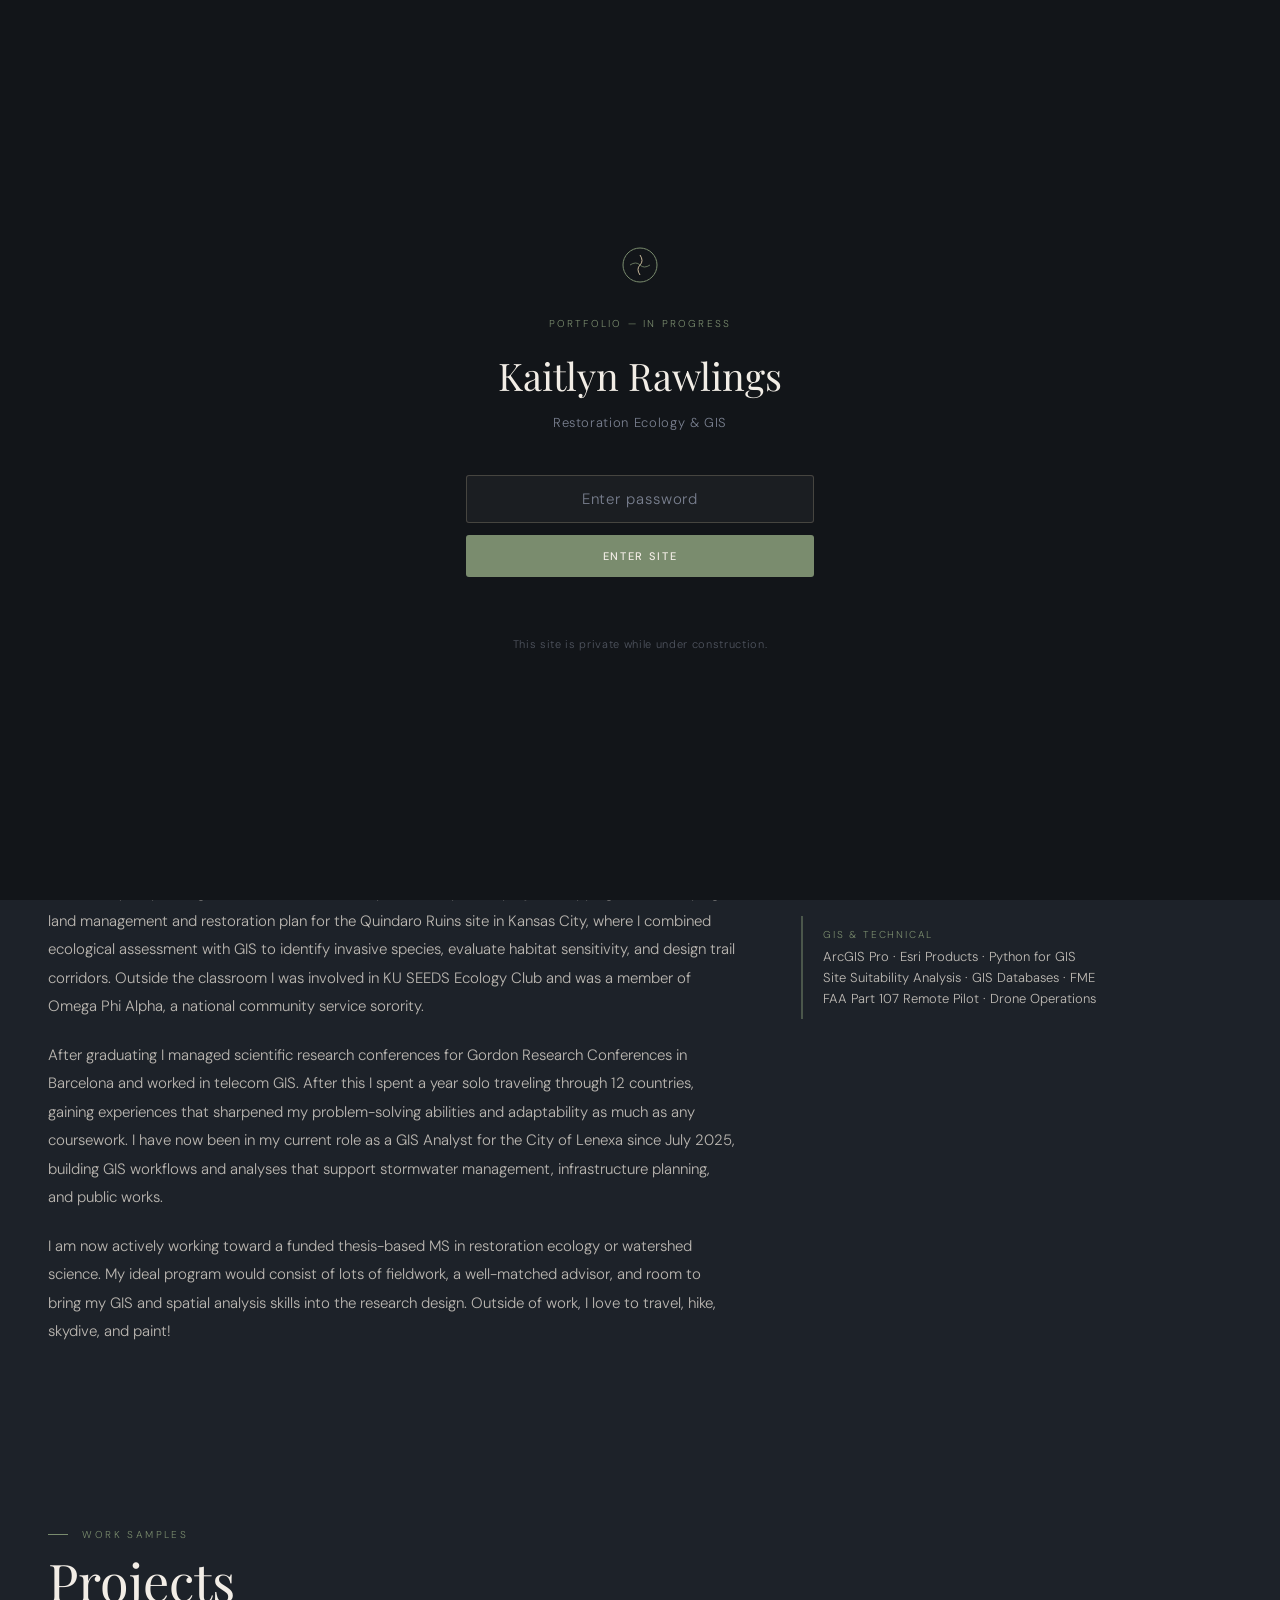
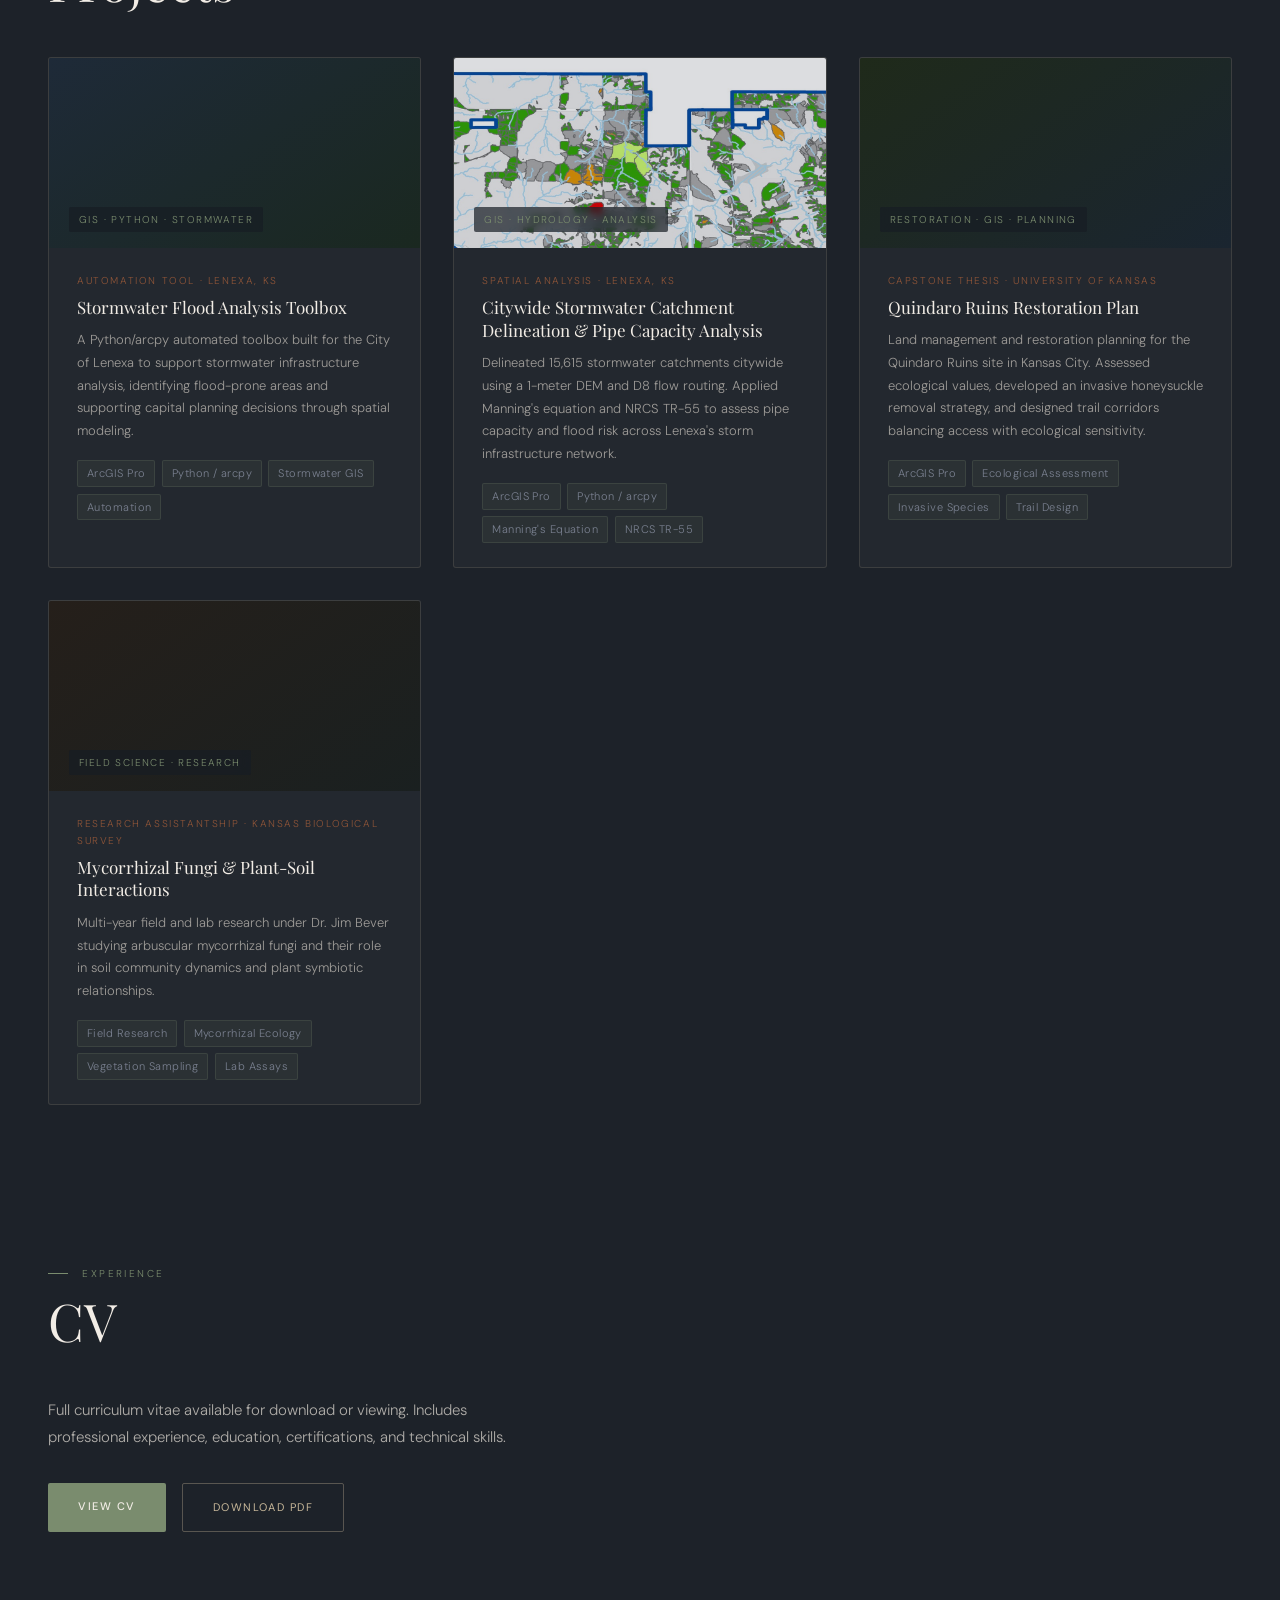
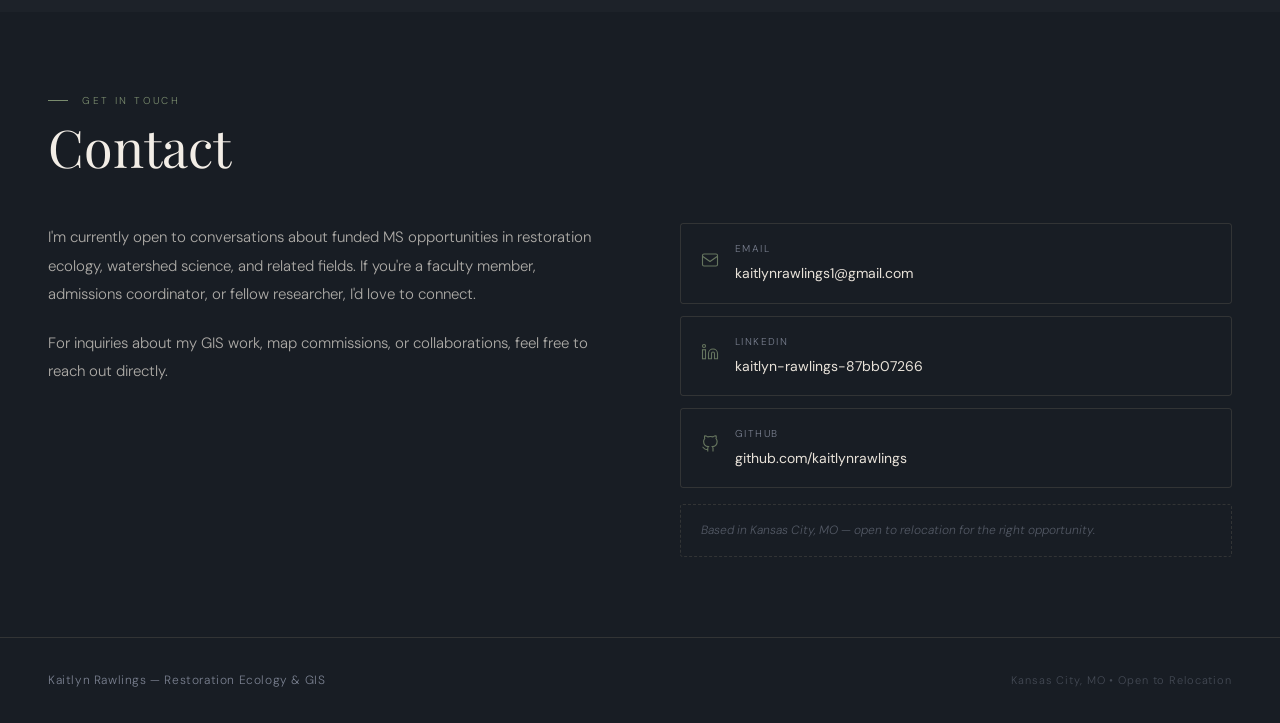
==== commit 0833abe5: "Add files via upload" ====
--- a/index.html
+++ b/index.html
@@ -57,7 +57,7 @@
       </button>
       <ul class="nav-links" id="nav-links">
         <li><a href="#about">About</a></li>
-        <li><a href="#portfolio">Projects & Maps</a></li>
+        <li><a href="#portfolio">Projects</a></li>
         <li><a href="#resume">CV</a></li>
         <li><a href="#contact">Contact</a></li>
       </ul>
@@ -150,11 +150,11 @@
     </div>
   </section>
 
-  <!-- PROJECTS & MAPS -->
+  <!-- PROJECTS -->
   <section id="portfolio" class="section-alt">
     <div class="section-inner">
       <p class="section-eyebrow">Work Samples</p>
-      <h2 class="section-title">Projects & Maps</h2>
+      <h2 class="section-title">Projects</h2>
       <div class="portfolio-grid">
 
         <article class="project-card">
@@ -172,17 +172,18 @@
           </div>
         </article>
 
-        <article class="project-card">
-          <div class="project-thumb thumb-catchment">
+        <article class="project-card" onclick="window.location='projects/stormwater-catchment.html'" style="cursor:pointer;">
+          <div class="project-thumb" style="background:#1a2030;">
+            <img src="projects/flood_risk_thumb.jpg" alt="Stormwater Flood Risk Assessment Map" style="width:100%;height:100%;object-fit:cover;opacity:0.85;">
             <div class="thumb-overlay"><span class="thumb-tag">GIS · Hydrology · Analysis</span></div>
           </div>
           <div class="project-body">
             <p class="project-type">Spatial Analysis · Lenexa, KS</p>
             <h3 class="project-name">Citywide Stormwater Catchment Delineation & Pipe Capacity Analysis</h3>
-            <p class="project-desc">Description coming soon — this project involves citywide delineation of stormwater catchments and analysis of pipe capacity to support infrastructure planning and capital improvement decisions.</p>
-            <div class="project-tags">
-              <span class="tag">ArcGIS Pro</span><span class="tag">Catchment Delineation</span>
-              <span class="tag">Pipe Capacity</span><span class="tag">Stormwater</span>
+            <p class="project-desc">Delineated 15,615 stormwater catchments citywide using a 1-meter DEM and D8 flow routing. Applied Manning's equation and NRCS TR-55 to assess pipe capacity and flood risk across Lenexa's storm infrastructure network.</p>
+            <div class="project-tags">
+              <span class="tag">ArcGIS Pro</span><span class="tag">Python / arcpy</span>
+              <span class="tag">Manning's Equation</span><span class="tag">NRCS TR-55</span>
             </div>
           </div>
         </article>
@@ -218,85 +219,6 @@
         </article>
 
       </div>
-
-      <h3 class="maps-subtitle">Cartography</h3>
-      <p class="carto-intro">Selected maps produced professionally and academically. Infrastructure and planning maps created for the City of Lenexa; ecological mapping from the Quindaro Ruins project.</p>
-      <div class="carto-grid">
-
-        <article class="map-card">
-          <div class="map-thumb">
-            <!-- Replace with: <img src="maps/pedestrian-improvements-2026.jpg" alt="..."> -->
-            <div class="map-placeholder">
-              <svg width="64" height="64" viewBox="0 0 64 64" fill="none" aria-hidden="true">
-                <rect x="4" y="4" width="56" height="56" rx="2" stroke="#7A8C6E" stroke-width="1"/>
-                <path d="M4 20 Q20 14 32 22 Q44 30 60 20" stroke="#C8B89A" stroke-width="1" fill="none"/>
-                <path d="M4 32 Q18 26 32 34 Q46 42 60 32" stroke="#C8B89A" stroke-width="0.8" fill="none"/>
-                <path d="M4 44 Q16 38 32 46 Q48 54 60 44" stroke="#7A8C6E" stroke-width="0.8" fill="none"/>
-                <circle cx="24" cy="28" r="3" fill="#A05C3A" opacity="0.6"/>
-                <circle cx="40" cy="36" r="2" fill="#A05C3A" opacity="0.6"/>
-              </svg>
-              <p class="map-placeholder-text">Add map image</p>
-            </div>
-          </div>
-          <div class="map-info">
-            <p class="map-org">City of Lenexa, KS</p>
-            <h3 class="map-title">2026 Pedestrian Improvement Projects</h3>
-            <p class="map-desc">Infrastructure planning map illustrating proposed pedestrian corridor improvements across Lenexa. Produced in ArcGIS Pro for public works and stakeholder communication.</p>
-            <div class="map-meta">
-              <span class="tag">ArcGIS Pro</span><span class="tag">Infrastructure</span><span class="tag">Public Works</span>
-            </div>
-          </div>
-        </article>
-
-        <article class="map-card">
-          <div class="map-thumb">
-            <!-- Replace with: <img src="maps/pavement-suitability-2026.jpg" alt="..."> -->
-            <div class="map-placeholder">
-              <svg width="64" height="64" viewBox="0 0 64 64" fill="none" aria-hidden="true">
-                <rect x="4" y="4" width="56" height="56" rx="2" stroke="#7A8C6E" stroke-width="1"/>
-                <rect x="10" y="12" width="18" height="14" rx="1" fill="#7A8C6E" opacity="0.25"/>
-                <rect x="34" y="20" width="22" height="12" rx="1" fill="#C8B89A" opacity="0.2"/>
-                <rect x="10" y="34" width="26" height="18" rx="1" fill="#A05C3A" opacity="0.2"/>
-                <rect x="40" y="36" width="16" height="16" rx="1" fill="#7A8C6E" opacity="0.15"/>
-              </svg>
-              <p class="map-placeholder-text">Add map image</p>
-            </div>
-          </div>
-          <div class="map-info">
-            <p class="map-org">City of Lenexa, KS</p>
-            <h3 class="map-title">2026 Pavement Reconstruction — Site Suitability Analysis</h3>
-            <p class="map-desc">Spatial suitability analysis identifying priority sites for pavement reconstruction based on condition data, usage patterns, and infrastructure context.</p>
-            <div class="map-meta">
-              <span class="tag">ArcGIS Pro</span><span class="tag">Suitability Analysis</span><span class="tag">Asset Management</span>
-            </div>
-          </div>
-        </article>
-
-        <article class="map-card">
-          <div class="map-thumb">
-            <!-- Replace with: <img src="maps/quindaro-restoration.jpg" alt="..."> -->
-            <div class="map-placeholder">
-              <svg width="64" height="64" viewBox="0 0 64 64" fill="none" aria-hidden="true">
-                <rect x="4" y="4" width="56" height="56" rx="2" stroke="#7A8C6E" stroke-width="1"/>
-                <path d="M12 50 Q18 30 28 38 Q38 46 50 20" stroke="#7A8C6E" stroke-width="1.5" fill="none"/>
-                <path d="M20 54 Q24 40 32 44 Q40 48 48 32" stroke="#7A8C6E" stroke-width="1" fill="none" opacity="0.5"/>
-                <path d="M10 32 Q20 28 30 32 Q40 36 54 28" stroke="#C8B89A" stroke-width="0.8" fill="none"/>
-              </svg>
-              <p class="map-placeholder-text">Add map image</p>
-            </div>
-          </div>
-          <div class="map-info">
-            <p class="map-org">Quindaro Ruins Project Foundation / University of Kansas</p>
-            <h3 class="map-title">Quindaro Ruins — Restoration &amp; Trail Planning</h3>
-            <p class="map-desc">Ecological mapping from the Quindaro capstone: vegetation surveys, invasive species distribution, and proposed trail corridors mapped against habitat sensitivity areas.</p>
-            <div class="map-meta">
-              <span class="tag">ArcGIS Pro</span><span class="tag">Restoration Ecology</span><span class="tag">Trail Planning</span>
-            </div>
-          </div>
-        </article>
-
-      </div>
-      <p class="carto-note">Map images will be added once final file formatting is complete. Lenexa maps are used with permission and credited to the City of Lenexa, KS.</p>
     </div>
   </section>
 
--- a/css/style.css
+++ b/css/style.css
@@ -364,7 +364,7 @@
 
 .hero-name {
   font-family: 'Playfair Display', serif;
-  font-size: clamp(42px, 5.5vw, 72px);
+  font-size: clamp(36px, 4.5vw, 62px);
   line-height: 1.0;
   color: var(--cream);
   margin-bottom: 0.2em;
@@ -376,11 +376,11 @@
 }
 
 .hero-bio {
-  font-size: 14px;
-  color: rgba(232,226,217,0.72);
-  line-height: 1.8;
+  font-size: 15px;
+  color: rgba(232,226,217,0.78);
+  line-height: 1.85;
   margin-bottom: 1.75rem;
-  max-width: 480px;
+  max-width: 500px;
 }
 
 .hero-tagline {
